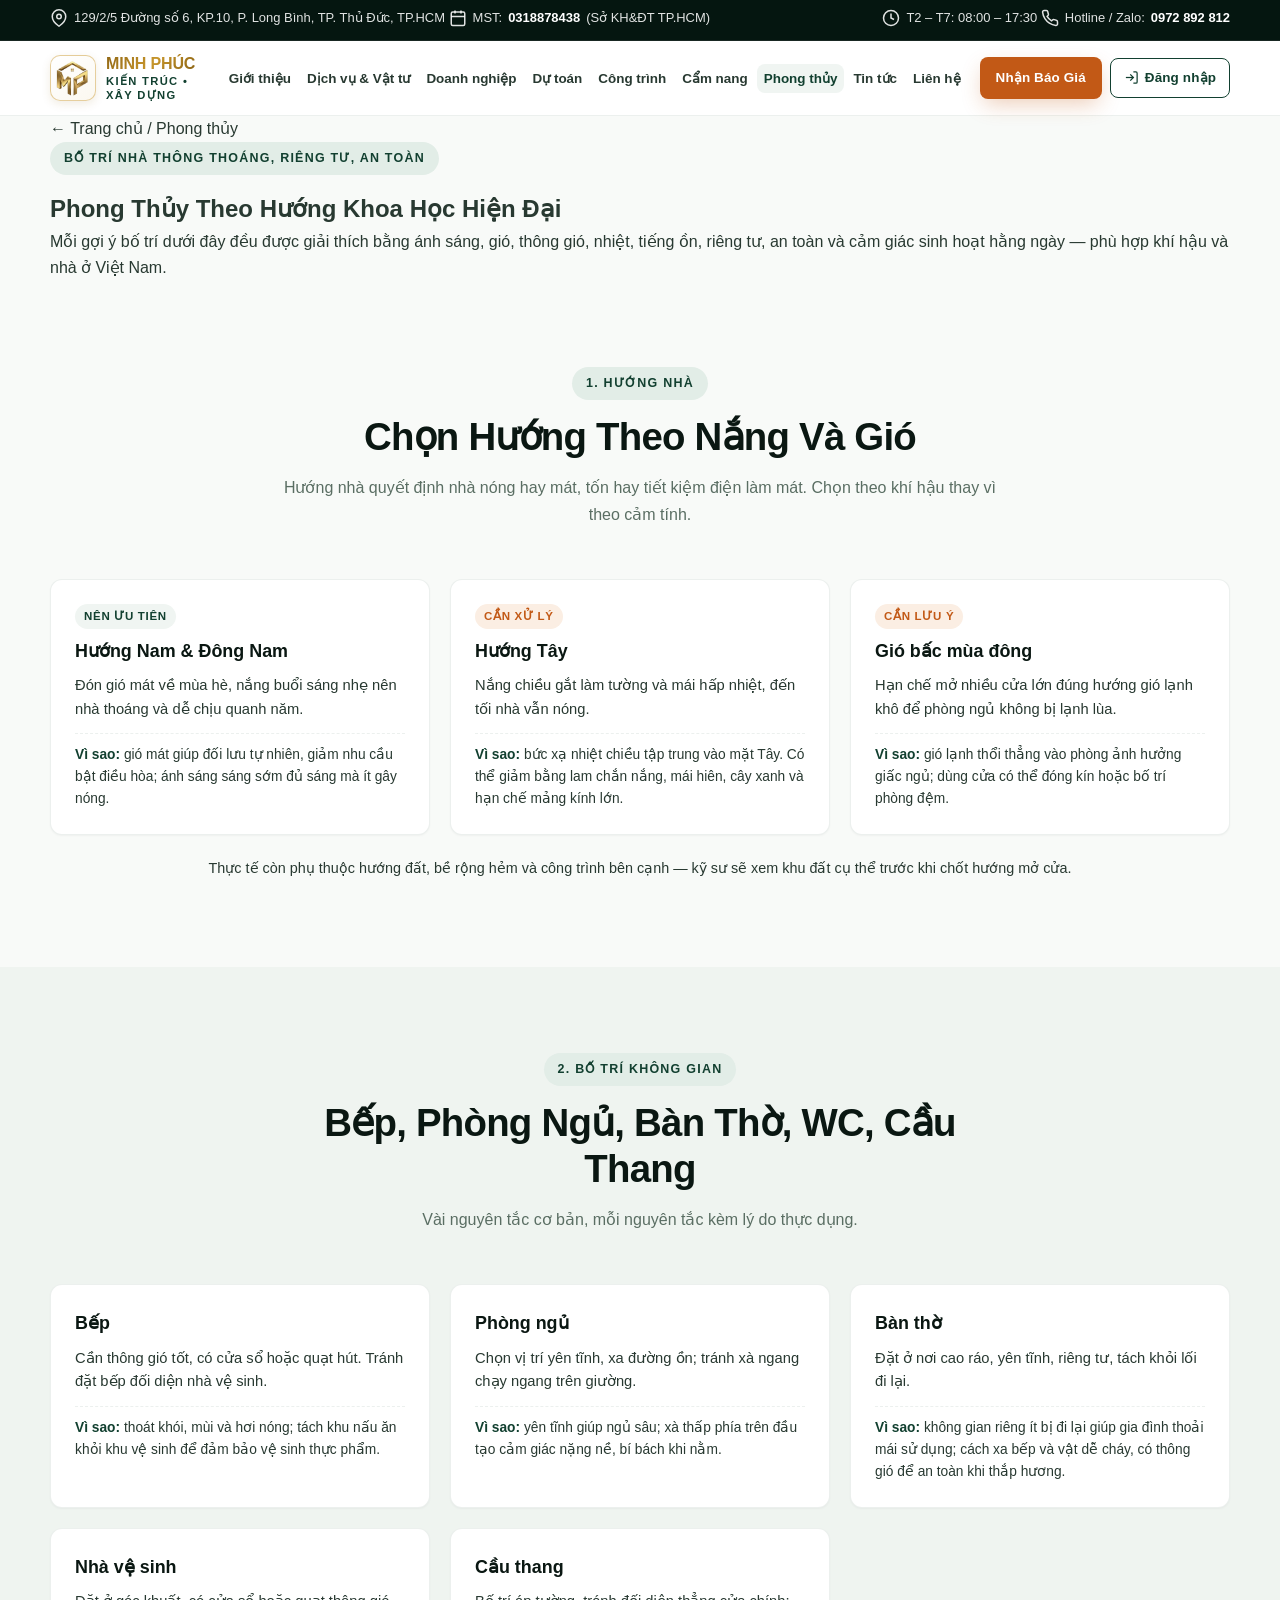
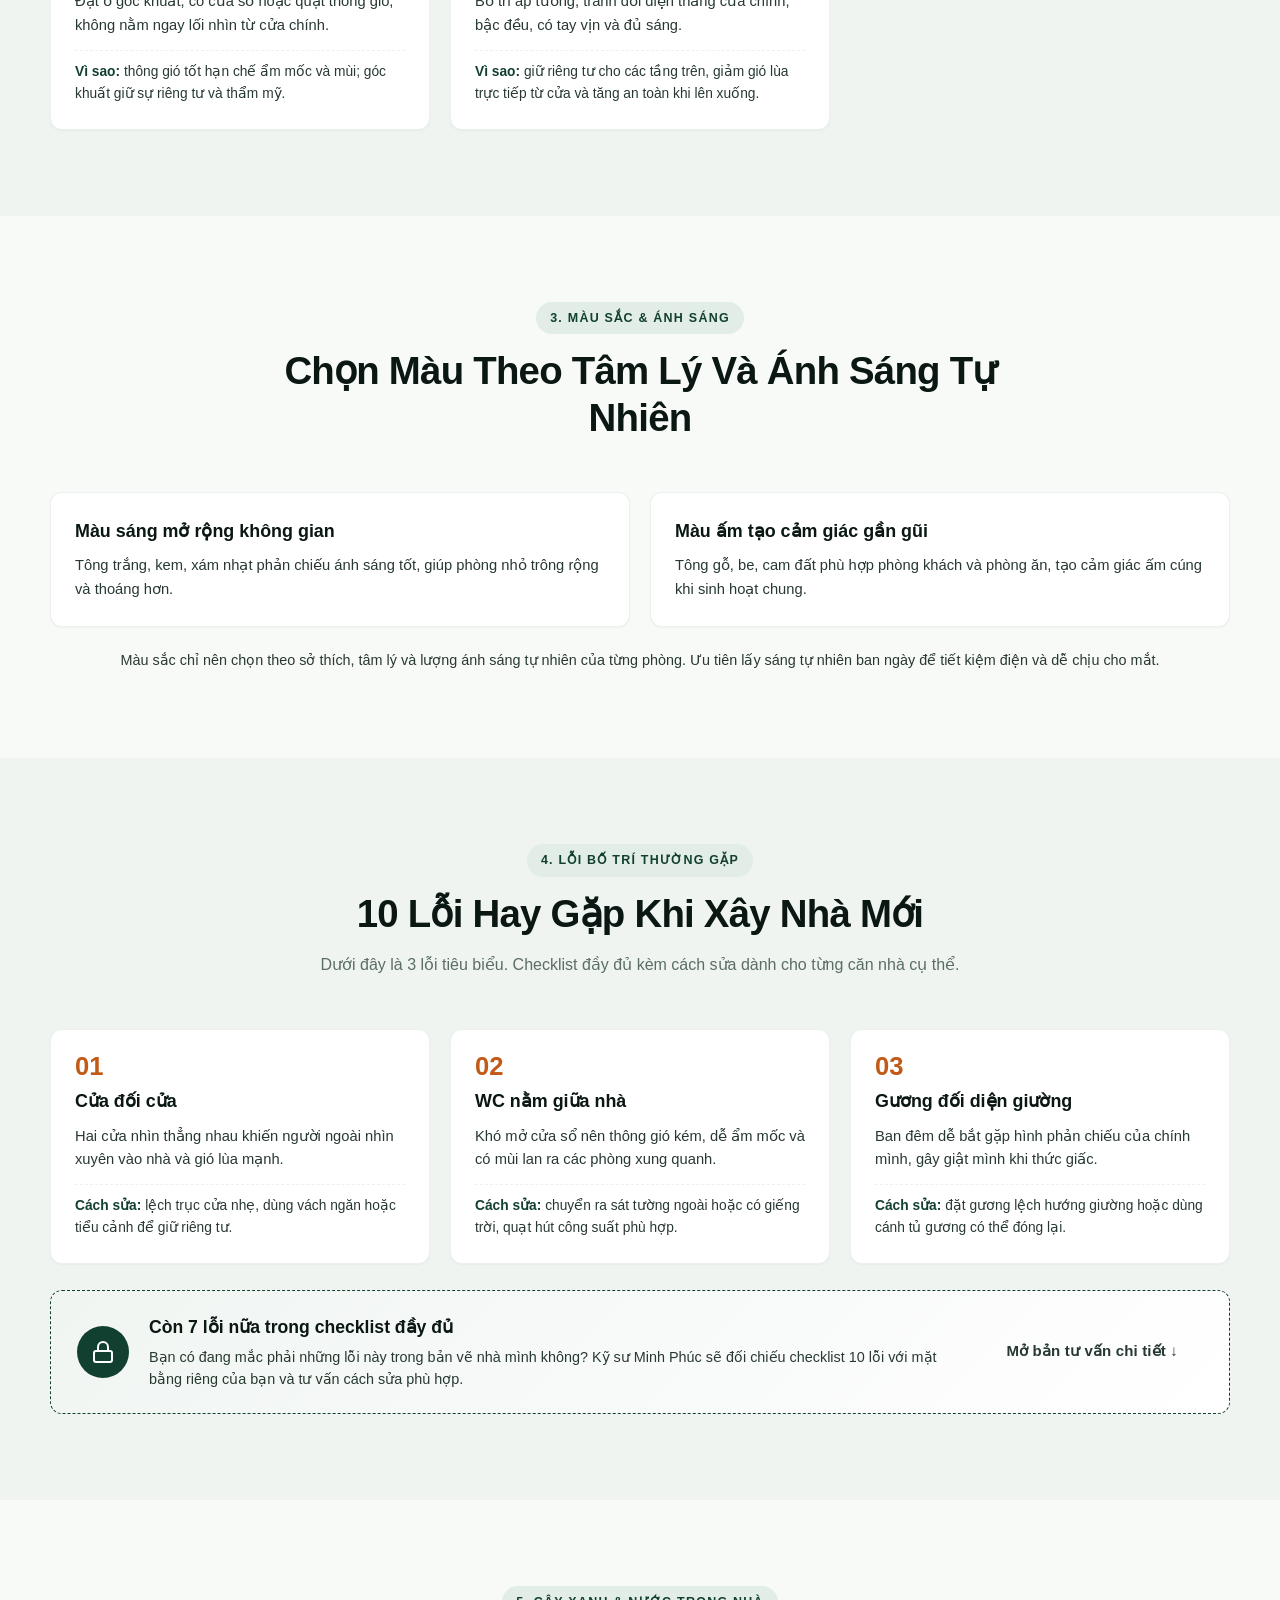
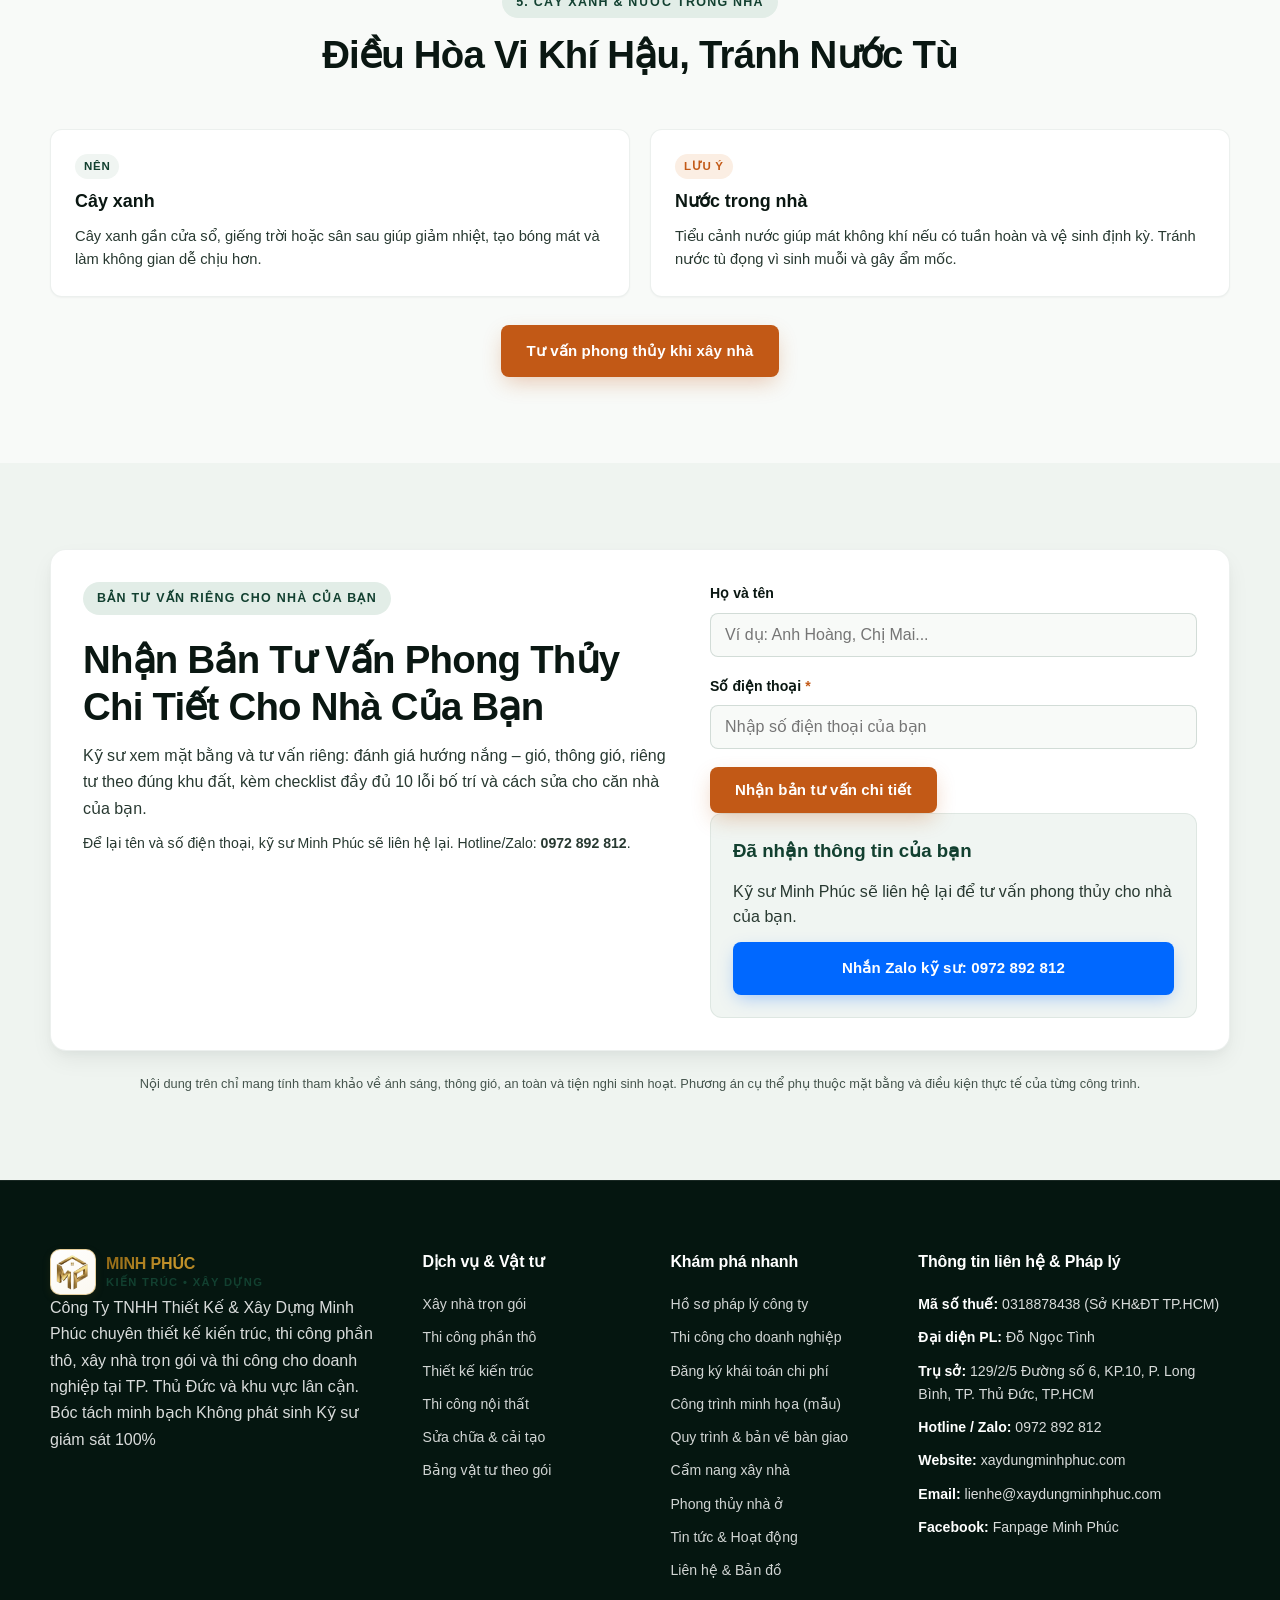
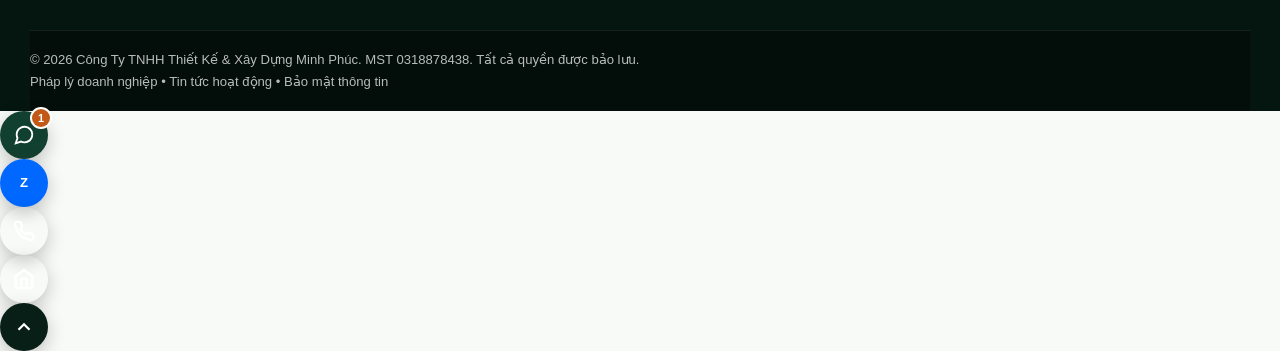
==== phong-thuy.html @ 8a5f92f1 "Deploy Web-Pro phong-thuy.html" ====
<!DOCTYPE html>
<html lang="vi">
<head>
  <meta charset="UTF-8" />
  <meta name="viewport" content="width=device-width, initial-scale=1.0" />
  <meta http-equiv="X-UA-Compatible" content="IE=edge" />

  <title>Phong Thủy Nhà Ở Theo Hướng Khoa Học: Hướng Nhà, Bố Trí, Ánh Sáng | Xây Dựng Minh Phúc</title>
  <meta
    name="description"
    content="Phong thủy nhà ở theo hướng khoa học hiện đại: chọn hướng nhà theo nắng gió, bố trí bếp, phòng ngủ, bàn thờ, WC, cầu thang thông thoáng, riêng tư, an toàn. Kỹ sư Minh Phúc tư vấn riêng cho từng căn nhà."
  />
  <meta name="keywords" content="phong thủy nhà ở, hướng nhà hợp khí hậu, bố trí bếp phòng ngủ, thiết kế nhà thông thoáng, tư vấn xây nhà TP Thủ Đức, xây dựng minh phúc" />
  <meta name="author" content="Công Ty TNHH Thiết Kế & Xây Dựng Minh Phúc" />
  <meta name="robots" content="index, follow" />
  <link rel="canonical" href="https://covipga-hash.github.io/minhphuc-pro/phong-thuy.html" />

  <!-- Open Graph -->
  <meta property="og:type" content="website" />
  <meta property="og:locale" content="vi_VN" />
  <meta property="og:site_name" content="Xây Dựng Minh Phúc" />
  <meta property="og:title" content="Phong Thủy Nhà Ở Theo Hướng Khoa Học: Hướng Nhà, Bố Trí, Ánh Sáng | Xây Dựng Minh Phúc" />
  <meta
    property="og:description"
    content="Phong thủy nhà ở theo hướng khoa học hiện đại: chọn hướng nhà theo nắng gió, bố trí bếp, phòng ngủ, bàn thờ, WC, cầu thang thông thoáng, riêng tư, an toàn. Kỹ sư Minh Phúc tư vấn riêng cho từng căn nhà."
  />
  <meta property="og:image" content="https://images.unsplash.com/photo-1541888946425-d0fbb18086f6?auto=format&fit=crop&w=1200&q=80" />
  <meta property="og:url" content="https://covipga-hash.github.io/minhphuc-pro/phong-thuy.html" />

  <!-- Google Fonts: Inter & Playfair Display -->
  <link rel="preconnect" href="https://fonts.googleapis.com" />
  <link rel="preconnect" href="https://fonts.gstatic.com" crossorigin />
  <link
    href="https://fonts.googleapis.com/css2?family=Inter:wght@400;500;600;700;800&family=Playfair+Display:ital,wght@0,600;0,700;0,800;1,600&display=swap"
    rel="stylesheet"
  />

  <link rel="stylesheet" href="styles.css" />
</head>
<body class="news-page phong-thuy-page">

  <!-- =====================================================================
       1. TOPBAR DOANH NGHIỆP
       ===================================================================== -->
  <aside class="topbar" aria-label="Thông tin liên hệ nhanh">
    <div class="container topbar-inner">
      <div class="topbar-group">
        <span class="topbar-item">
          <svg class="icon-sm" viewBox="0 0 24 24" fill="none" stroke="currentColor" stroke-width="2"><path d="M21 10c0 7-9 13-9 13s-9-6-9-13a9 9 0 0 1 18 0z"></path><circle cx="12" cy="10" r="3"></circle></svg>
          129/2/5 Đường số 6, KP.10, P. Long Bình, TP. Thủ Đức, TP.HCM
        </span>
        <span class="topbar-item">
          <svg class="icon-sm" viewBox="0 0 24 24" fill="none" stroke="currentColor" stroke-width="2"><rect x="3" y="4" width="18" height="18" rx="2" ry="2"></rect><line x1="16" y1="2" x2="16" y2="6"></line><line x1="8" y1="2" x2="8" y2="6"></line><line x1="3" y1="10" x2="21" y2="10"></line></svg>
          MST: <strong>0318878438</strong> (Sở KH&amp;ĐT TP.HCM)
        </span>
      </div>
      <div class="topbar-group">
        <span class="topbar-item">
          <svg class="icon-sm" viewBox="0 0 24 24" fill="none" stroke="currentColor" stroke-width="2"><circle cx="12" cy="12" r="10"></circle><polyline points="12 6 12 12 16 14"></polyline></svg>
          T2 – T7: 08:00 – 17:30
        </span>
        <a href="tel:0972892812" class="topbar-item topbar-phone" title="Gọi Hotline Minh Phúc">
          <svg class="icon-sm" viewBox="0 0 24 24" fill="none" stroke="currentColor" stroke-width="2"><path d="M22 16.92v3a2 2 0 0 1-2.18 2 19.79 19.79 0 0 1-8.63-3.07 19.5 19.5 0 0 1-6-6 19.79 19.79 0 0 1-3.07-8.67A2 2 0 0 1 4.11 2h3a2 2 0 0 1 2 1.72 12.84 12.84 0 0 0 .7 2.81 2 2 0 0 1-.45 2.11L8.09 9.91a16 16 0 0 0 6 6l1.27-1.27a2 2 0 0 1 2.11-.45 12.84 12.84 0 0 0 2.81.7A2 2 0 0 1 22 16.92z"></path></svg>
          Hotline / Zalo: <strong>0972 892 812</strong>
        </a>
      </div>
    </div>
  </aside>

  <!-- =====================================================================
       2. HEADER CHÍNH & THANH ĐIỀU HƯỚNG
       ===================================================================== -->
  <header class="site-header" id="site-header">
    <div class="container header-inner">
      <a href="index.html" class="brand-logo" aria-label="Trang chủ Xây Dựng Minh Phúc">
        <div class="brand-icon-frame">
          <img src="assets/logo-mp.png" alt="Logo Công Ty TNHH Thiết Kế &amp; Xây Dựng Minh Phúc" class="brand-img" />
        </div>
        <div class="brand-text">
          <span class="brand-name">MINH PHÚC</span>
          <span class="brand-sub">KIẾN TRÚC &bull; XÂY DỰNG</span>
        </div>
      </a>

      <nav class="main-nav" id="main-nav" aria-label="Điều hướng chính">
        <ul class="nav-links">
          <li><a href="index.html#gioi-thieu">Giới thiệu</a></li>
          <li><a href="index.html#dich-vu">Dịch vụ &amp; Vật tư</a></li>
          <li><a href="index.html#doanh-nghiep">Doanh nghiệp</a></li>
          <li><a href="index.html#du-toan">Dự toán</a></li>
          <li><a href="index.html#cong-trinh">Công trình</a></li>
          <li><a href="index.html#cam-nang">Cẩm nang</a></li>
          <li><a href="phong-thuy.html" class="active">Phong thủy</a></li>
          <li><a href="tin-tuc.html">Tin tức</a></li>
          <li><a href="index.html#lien-he">Liên hệ</a></li>
        </ul>
      </nav>

      <div class="header-actions">
        <a href="index.html#du-toan" class="btn btn-primary header-cta">
          Nhận Báo Giá
        </a>

        <a href="quan-tri.html" class="btn header-login-btn" id="header-auth-btn" aria-label="Đăng nhập quản trị">
          <svg class="icon-xs" viewBox="0 0 24 24" fill="none" stroke="currentColor" stroke-width="2" aria-hidden="true">
            <path d="M15 3h4a2 2 0 0 1 2 2v14a2 2 0 0 1-2 2h-4"></path>
            <polyline points="10 17 15 12 10 7"></polyline>
            <line x1="15" y1="12" x2="3" y2="12"></line>
          </svg>
          <span class="header-login-text">Đăng nhập</span>
        </a>

        <button
          class="menu-toggle"
          id="menu-toggle"
          type="button"
          aria-label="Mở menu điều hướng"
          aria-expanded="false"
          aria-controls="main-nav"
        >
          <span class="hamburger-bar"></span>
          <span class="hamburger-bar"></span>
          <span class="hamburger-bar"></span>
        </button>
      </div>
    </div>
  </header>

  <main>
    <!-- HERO -->
    <section class="news-hero-section">
      <div class="container">
        <div class="news-breadcrumb">
          <a href="index.html">&larr; Trang chủ</a>
          <span class="breadcrumb-separator">/</span>
          <span class="breadcrumb-current">Phong thủy</span>
        </div>
        <div class="news-hero-content">
          <span class="section-eyebrow">Bố trí nhà thông thoáng, riêng tư, an toàn</span>
          <h1 class="news-hero-title">Phong Thủy Theo Hướng Khoa Học Hiện Đại</h1>
          <p class="news-hero-subtitle">
            Mỗi gợi ý bố trí dưới đây đều được giải thích bằng ánh sáng, gió, thông gió, nhiệt, tiếng ồn, riêng tư, an toàn và cảm giác sinh hoạt hằng ngày — phù hợp khí hậu và nhà ở Việt Nam.
          </p>
        </div>
      </div>
    </section>

    <!-- HƯỚNG NHÀ -->
    <section class="section section-light" id="huong-nha">
      <div class="container">
        <div class="section-header">
          <span class="section-eyebrow">1. Hướng nhà</span>
          <h2 class="section-title">Chọn Hướng Theo Nắng Và Gió</h2>
          <p class="section-subtitle">
            Hướng nhà quyết định nhà nóng hay mát, tốn hay tiết kiệm điện làm mát. Chọn theo khí hậu thay vì theo cảm tính.
          </p>
        </div>
        <div class="pt-grid pt-grid-3">
          <article class="pt-card">
            <span class="pt-tag">Nên ưu tiên</span>
            <h3>Hướng Nam &amp; Đông Nam</h3>
            <p>Đón gió mát về mùa hè, nắng buổi sáng nhẹ nên nhà thoáng và dễ chịu quanh năm.</p>
            <p class="pt-why"><strong>Vì sao:</strong> gió mát giúp đối lưu tự nhiên, giảm nhu cầu bật điều hòa; ánh sáng sáng sớm đủ sáng mà ít gây nóng.</p>
          </article>
          <article class="pt-card">
            <span class="pt-tag pt-tag-warn">Cần xử lý</span>
            <h3>Hướng Tây</h3>
            <p>Nắng chiều gắt làm tường và mái hấp nhiệt, đến tối nhà vẫn nóng.</p>
            <p class="pt-why"><strong>Vì sao:</strong> bức xạ nhiệt chiều tập trung vào mặt Tây. Có thể giảm bằng lam chắn nắng, mái hiên, cây xanh và hạn chế mảng kính lớn.</p>
          </article>
          <article class="pt-card">
            <span class="pt-tag pt-tag-warn">Cần lưu ý</span>
            <h3>Gió bấc mùa đông</h3>
            <p>Hạn chế mở nhiều cửa lớn đúng hướng gió lạnh khô để phòng ngủ không bị lạnh lùa.</p>
            <p class="pt-why"><strong>Vì sao:</strong> gió lạnh thổi thẳng vào phòng ảnh hưởng giấc ngủ; dùng cửa có thể đóng kín hoặc bố trí phòng đệm.</p>
          </article>
        </div>
        <p class="pt-note">Thực tế còn phụ thuộc hướng đất, bề rộng hẻm và công trình bên cạnh — kỹ sư sẽ xem khu đất cụ thể trước khi chốt hướng mở cửa.</p>
      </div>
    </section>

    <!-- BỐ TRÍ KHÔNG GIAN -->
    <section class="section section-alt" id="bo-tri">
      <div class="container">
        <div class="section-header">
          <span class="section-eyebrow">2. Bố trí không gian</span>
          <h2 class="section-title">Bếp, Phòng Ngủ, Bàn Thờ, WC, Cầu Thang</h2>
          <p class="section-subtitle">Vài nguyên tắc cơ bản, mỗi nguyên tắc kèm lý do thực dụng.</p>
        </div>
        <div class="pt-grid pt-grid-3">
          <article class="pt-card">
            <h3>Bếp</h3>
            <p>Cần thông gió tốt, có cửa sổ hoặc quạt hút. Tránh đặt bếp đối diện nhà vệ sinh.</p>
            <p class="pt-why"><strong>Vì sao:</strong> thoát khói, mùi và hơi nóng; tách khu nấu ăn khỏi khu vệ sinh để đảm bảo vệ sinh thực phẩm.</p>
          </article>
          <article class="pt-card">
            <h3>Phòng ngủ</h3>
            <p>Chọn vị trí yên tĩnh, xa đường ồn; tránh xà ngang chạy ngang trên giường.</p>
            <p class="pt-why"><strong>Vì sao:</strong> yên tĩnh giúp ngủ sâu; xà thấp phía trên đầu tạo cảm giác nặng nề, bí bách khi nằm.</p>
          </article>
          <article class="pt-card">
            <h3>Bàn thờ</h3>
            <p>Đặt ở nơi cao ráo, yên tĩnh, riêng tư, tách khỏi lối đi lại.</p>
            <p class="pt-why"><strong>Vì sao:</strong> không gian riêng ít bị đi lại giúp gia đình thoải mái sử dụng; cách xa bếp và vật dễ cháy, có thông gió để an toàn khi thắp hương.</p>
          </article>
          <article class="pt-card">
            <h3>Nhà vệ sinh</h3>
            <p>Đặt ở góc khuất, có cửa sổ hoặc quạt thông gió, không nằm ngay lối nhìn từ cửa chính.</p>
            <p class="pt-why"><strong>Vì sao:</strong> thông gió tốt hạn chế ẩm mốc và mùi; góc khuất giữ sự riêng tư và thẩm mỹ.</p>
          </article>
          <article class="pt-card">
            <h3>Cầu thang</h3>
            <p>Bố trí áp tường, tránh đối diện thẳng cửa chính; bậc đều, có tay vịn và đủ sáng.</p>
            <p class="pt-why"><strong>Vì sao:</strong> giữ riêng tư cho các tầng trên, giảm gió lùa trực tiếp từ cửa và tăng an toàn khi lên xuống.</p>
          </article>
        </div>
      </div>
    </section>

    <!-- MÀU SẮC & ÁNH SÁNG -->
    <section class="section section-light" id="mau-sac-anh-sang">
      <div class="container">
        <div class="section-header">
          <span class="section-eyebrow">3. Màu sắc &amp; ánh sáng</span>
          <h2 class="section-title">Chọn Màu Theo Tâm Lý Và Ánh Sáng Tự Nhiên</h2>
        </div>
        <div class="pt-grid pt-grid-2">
          <article class="pt-card">
            <h3>Màu sáng mở rộng không gian</h3>
            <p>Tông trắng, kem, xám nhạt phản chiếu ánh sáng tốt, giúp phòng nhỏ trông rộng và thoáng hơn.</p>
          </article>
          <article class="pt-card">
            <h3>Màu ấm tạo cảm giác gần gũi</h3>
            <p>Tông gỗ, be, cam đất phù hợp phòng khách và phòng ăn, tạo cảm giác ấm cúng khi sinh hoạt chung.</p>
          </article>
        </div>
        <p class="pt-note">Màu sắc chỉ nên chọn theo sở thích, tâm lý và lượng ánh sáng tự nhiên của từng phòng. Ưu tiên lấy sáng tự nhiên ban ngày để tiết kiệm điện và dễ chịu cho mắt.</p>
      </div>
    </section>

    <!-- LỖI THƯỜNG GẶP -->
    <section class="section section-alt" id="loi-thuong-gap">
      <div class="container">
        <div class="section-header">
          <span class="section-eyebrow">4. Lỗi bố trí thường gặp</span>
          <h2 class="section-title">10 Lỗi Hay Gặp Khi Xây Nhà Mới</h2>
          <p class="section-subtitle">Dưới đây là 3 lỗi tiêu biểu. Checklist đầy đủ kèm cách sửa dành cho từng căn nhà cụ thể.</p>
        </div>
        <div class="pt-grid pt-grid-3">
          <article class="pt-card pt-card-num">
            <span class="pt-num">01</span>
            <h3>Cửa đối cửa</h3>
            <p>Hai cửa nhìn thẳng nhau khiến người ngoài nhìn xuyên vào nhà và gió lùa mạnh.</p>
            <p class="pt-why"><strong>Cách sửa:</strong> lệch trục cửa nhẹ, dùng vách ngăn hoặc tiểu cảnh để giữ riêng tư.</p>
          </article>
          <article class="pt-card pt-card-num">
            <span class="pt-num">02</span>
            <h3>WC nằm giữa nhà</h3>
            <p>Khó mở cửa sổ nên thông gió kém, dễ ẩm mốc và có mùi lan ra các phòng xung quanh.</p>
            <p class="pt-why"><strong>Cách sửa:</strong> chuyển ra sát tường ngoài hoặc có giếng trời, quạt hút công suất phù hợp.</p>
          </article>
          <article class="pt-card pt-card-num">
            <span class="pt-num">03</span>
            <h3>Gương đối diện giường</h3>
            <p>Ban đêm dễ bắt gặp hình phản chiếu của chính mình, gây giật mình khi thức giấc.</p>
            <p class="pt-why"><strong>Cách sửa:</strong> đặt gương lệch hướng giường hoặc dùng cánh tủ gương có thể đóng lại.</p>
          </article>
        </div>

        <div class="pt-locked" aria-label="Phần chi tiết dành riêng cho khách để lại thông tin">
          <div class="pt-locked-icon" aria-hidden="true">
            <svg viewBox="0 0 24 24" fill="none" stroke="currentColor" stroke-width="2"><rect x="3" y="11" width="18" height="11" rx="2" ry="2"></rect><path d="M7 11V7a5 5 0 0 1 10 0v4"></path></svg>
          </div>
          <div class="pt-locked-text">
            <h3>Còn 7 lỗi nữa trong checklist đầy đủ</h3>
            <p>Bạn có đang mắc phải những lỗi này trong bản vẽ nhà mình không? Kỹ sư Minh Phúc sẽ đối chiếu checklist 10 lỗi với mặt bằng riêng của bạn và tư vấn cách sửa phù hợp.</p>
          </div>
          <a href="#nhan-tu-van" class="btn btn-outline pt-locked-btn">Mở bản tư vấn chi tiết &darr;</a>
        </div>
      </div>
    </section>

    <!-- CÂY XANH & NƯỚC -->
    <section class="section section-light" id="cay-xanh-nuoc">
      <div class="container">
        <div class="section-header">
          <span class="section-eyebrow">5. Cây xanh &amp; nước trong nhà</span>
          <h2 class="section-title">Điều Hòa Vi Khí Hậu, Tránh Nước Tù</h2>
        </div>
        <div class="pt-grid pt-grid-2">
          <article class="pt-card">
            <span class="pt-tag">Nên</span>
            <h3>Cây xanh</h3>
            <p>Cây xanh gần cửa sổ, giếng trời hoặc sân sau giúp giảm nhiệt, tạo bóng mát và làm không gian dễ chịu hơn.</p>
          </article>
          <article class="pt-card">
            <span class="pt-tag pt-tag-warn">Lưu ý</span>
            <h3>Nước trong nhà</h3>
            <p>Tiểu cảnh nước giúp mát không khí nếu có tuần hoàn và vệ sinh định kỳ. Tránh nước tù đọng vì sinh muỗi và gây ẩm mốc.</p>
          </article>
        </div>
        <div class="pt-cta-row">
          <a href="#nhan-tu-van" class="btn btn-primary btn-lg">Tư vấn phong thủy khi xây nhà</a>
        </div>
      </div>
    </section>

    <!-- NHẬN BẢN TƯ VẤN CHI TIẾT (LEAD) -->
    <section class="section section-alt" id="nhan-tu-van">
      <div class="container">
        <div class="pt-lead-card">
          <div class="pt-lead-intro">
            <span class="section-eyebrow">Bản tư vấn riêng cho nhà của bạn</span>
            <h2 class="section-title">Nhận Bản Tư Vấn Phong Thủy Chi Tiết Cho Nhà Của Bạn</h2>
            <p>
              Kỹ sư xem mặt bằng và tư vấn riêng: đánh giá hướng nắng – gió, thông gió, riêng tư theo đúng khu đất, kèm checklist đầy đủ 10 lỗi bố trí và cách sửa cho căn nhà của bạn.
            </p>
            <p class="pt-note-small">Để lại tên và số điện thoại, kỹ sư Minh Phúc sẽ liên hệ lại. Hotline/Zalo: <a href="tel:0972892812"><strong>0972 892 812</strong></a>.</p>
          </div>

          <div class="pt-lead-form-wrap">
            <form id="pt-lead-form" autocomplete="on" novalidate>
              <div class="form-group">
                <label for="pt-name">Họ và tên</label>
                <input type="text" id="pt-name" name="name" autocomplete="name" placeholder="Ví dụ: Anh Hoàng, Chị Mai..." />
              </div>
              <div class="form-group">
                <label for="pt-phone">Số điện thoại <span class="required-mark">*</span></label>
                <input type="tel" id="pt-phone" name="tel" autocomplete="tel" inputmode="tel" placeholder="Nhập số điện thoại của bạn" required />
              </div>
              <button type="submit" class="btn btn-primary btn-block" id="pt-submit">Nhận bản tư vấn chi tiết</button>
              <div class="form-feedback" id="pt-feedback" role="status" aria-live="polite" hidden></div>
            </form>

            <div class="pt-success" id="pt-success" hidden>
              <h3>Đã nhận thông tin của bạn</h3>
              <p id="pt-success-text">Kỹ sư Minh Phúc sẽ liên hệ lại để tư vấn phong thủy cho nhà của bạn.</p>
              <a href="https://zalo.me/0972892812" target="_blank" rel="noopener noreferrer" class="btn btn-zalo-solid">Nhắn Zalo kỹ sư: 0972 892 812</a>
            </div>
          </div>
        </div>
        <p class="pt-note pt-disclaimer">Nội dung trên chỉ mang tính tham khảo về ánh sáng, thông gió, an toàn và tiện nghi sinh hoạt. Phương án cụ thể phụ thuộc mặt bằng và điều kiện thực tế của từng công trình.</p>
      </div>
    </section>
  </main>

  <!-- =====================================================================
       FOOTER CHUẨN DOANH NGHIỆP
       ===================================================================== -->
  <footer class="site-footer" id="site-footer">
    <div class="container footer-grid">
      <div class="footer-col footer-col-brand">
        <a href="index.html" class="brand-logo footer-logo" aria-label="Về trang chủ">
          <div class="brand-icon-frame">
            <img src="assets/logo-mp.png" alt="Logo Minh Phúc" class="brand-img" />
          </div>
          <div class="brand-text">
            <span class="brand-name">MINH PHÚC</span>
            <span class="brand-sub">KIẾN TRÚC &bull; XÂY DỰNG</span>
          </div>
        </a>
        <p class="footer-bio">
          Công Ty TNHH Thiết Kế &amp; Xây Dựng Minh Phúc chuyên thiết kế kiến trúc, thi công phần thô, xây nhà trọn gói và thi công cho doanh nghiệp tại TP. Thủ Đức và khu vực lân cận.
        </p>
        <div class="footer-badges">
          <span class="footer-badge">Bóc tách minh bạch</span>
          <span class="footer-badge">Không phát sinh</span>
          <span class="footer-badge">Kỹ sư giám sát 100%</span>
        </div>
      </div>

      <div class="footer-col">
        <h3 class="footer-heading">Dịch vụ &amp; Vật tư</h3>
        <ul class="footer-links">
          <li><a href="index.html#dich-vu">Xây nhà trọn gói</a></li>
          <li><a href="index.html#dich-vu">Thi công phần thô</a></li>
          <li><a href="index.html#dich-vu">Thiết kế kiến trúc</a></li>
          <li><a href="index.html#dich-vu">Thi công nội thất</a></li>
          <li><a href="index.html#dich-vu">Sửa chữa &amp; cải tạo</a></li>
          <li><a href="index.html#vat-tu">Bảng vật tư theo gói</a></li>
        </ul>
      </div>

      <div class="footer-col">
        <h3 class="footer-heading">Khám phá nhanh</h3>
        <ul class="footer-links">
          <li><a href="index.html#gioi-thieu">Hồ sơ pháp lý công ty</a></li>
          <li><a href="index.html#doanh-nghiep">Thi công cho doanh nghiệp</a></li>
          <li><a href="index.html#du-toan">Đăng ký khái toán chi phí</a></li>
          <li><a href="index.html#cong-trinh">Công trình minh họa (mẫu)</a></li>
          <li><a href="index.html#quy-trinh">Quy trình &amp; bản vẽ bàn giao</a></li>
          <li><a href="index.html#cam-nang">Cẩm nang xây nhà</a></li>
          <li><a href="phong-thuy.html">Phong thủy nhà ở</a></li>
          <li><a href="tin-tuc.html">Tin tức &amp; Hoạt động</a></li>
          <li><a href="index.html#lien-he">Liên hệ &amp; Bản đồ</a></li>
        </ul>
      </div>

      <div class="footer-col">
        <h3 class="footer-heading">Thông tin liên hệ &amp; Pháp lý</h3>
        <ul class="footer-contact-list">
          <li><strong>Mã số thuế:</strong> <span>0318878438 (Sở KH&amp;ĐT TP.HCM)</span></li>
          <li><strong>Đại diện PL:</strong> <span>Đỗ Ngọc Tình</span></li>
          <li><strong>Trụ sở:</strong> <span>129/2/5 Đường số 6, KP.10, P. Long Bình, TP. Thủ Đức, TP.HCM</span></li>
          <li><strong>Hotline / Zalo:</strong> <a href="tel:0972892812">0972 892 812</a></li>
          <li><strong>Website:</strong> <a href="https://xaydungminhphuc.com" target="_blank" rel="noopener noreferrer">xaydungminhphuc.com</a></li>
          <li><strong>Email:</strong> <a href="mailto:lienhe@xaydungminhphuc.com">lienhe@xaydungminhphuc.com</a></li>
          <li><strong>Facebook:</strong> <a href="https://www.facebook.com/profile.php?id=61589156226446" target="_blank" rel="noopener noreferrer">Fanpage Minh Phúc</a></li>
        </ul>
      </div>
    </div>

    <div class="container footer-bottom">
      <p class="copyright">
        &copy; 2026 Công Ty TNHH Thiết Kế &amp; Xây Dựng Minh Phúc. MST 0318878438. Tất cả quyền được bảo lưu.
      </p>
      <div class="footer-bottom-links">
        <a href="index.html#gioi-thieu">Pháp lý doanh nghiệp</a>
        <span class="sep">&bull;</span>
        <a href="tin-tuc.html">Tin tức hoạt động</a>
        <span class="sep">&bull;</span>
        <a href="index.html#lien-he">Bảo mật thông tin</a>
      </div>
    </div>
  </footer>

  <!-- =====================================================================
       FLOATING ACTIONS DOCK (ZALO, HOTLINE, VỀ TRANG CHỦ, LÊN ĐẦU TRANG)
       ===================================================================== -->
  <aside class="floating-dock" aria-label="Tiện ích liên hệ nhanh">
    <a
      href="https://zalo.me/0972892812"
      target="_blank"
      rel="noopener noreferrer"
      class="fab-btn fab-zalo"
      aria-label="Nhắn Zalo với kỹ sư Minh Phúc"
    >
      <span class="fab-badge-icon">Z</span>
      <span class="fab-tooltip">Zalo: 0972 892 812</span>
    </a>

    <a
      href="tel:0972892812"
      class="fab-btn fab-phone"
      aria-label="Gọi hotline Minh Phúc 0972892812"
    >
      <svg viewBox="0 0 24 24" fill="none" stroke="currentColor" stroke-width="2.5"><path d="M22 16.92v3a2 2 0 0 1-2.18 2 19.79 19.79 0 0 1-8.63-3.07 19.5 19.5 0 0 1-6-6 19.79 19.79 0 0 1-3.07-8.67A2 2 0 0 1 4.11 2h3a2 2 0 0 1 2 1.72 12.84 12.84 0 0 0 .7 2.81 2 2 0 0 1-.45 2.11L8.09 9.91a16 16 0 0 0 6 6l1.27-1.27a2 2 0 0 1 2.11-.45 12.84 12.84 0 0 0 2.81.7A2 2 0 0 1 22 16.92z"></path></svg>
      <span class="fab-tooltip">Gọi ngay</span>
    </a>

    <a
      href="index.html"
      class="fab-btn fab-calc"
      aria-label="Về trang chủ"
    >
      <svg viewBox="0 0 24 24" fill="none" stroke="currentColor" stroke-width="2.5"><path d="M3 9l9-7 9 7v11a2 2 0 0 1-2 2H5a2 2 0 0 1-2-2z"></path><polyline points="9 22 9 12 15 12 15 22"></polyline></svg>
      <span class="fab-tooltip">Trang chủ</span>
    </a>

    <button
      type="button"
      class="fab-btn fab-top"
      id="back-to-top"
      aria-label="Cuộn lên đầu trang"
    >
      <svg viewBox="0 0 24 24" fill="none" stroke="currentColor" stroke-width="2.5"><polyline points="18 15 12 9 6 15"></polyline></svg>
      <span class="fab-tooltip">Lên đầu trang</span>
    </button>
  </aside>

  <!-- Scripts -->
  <script src="news-data.js"></script>
  <script src="news.js"></script>
  <script src="phong-thuy.js"></script>
  <script src="chat-widget.js"></script>
</body>
</html>
---- styles.css ----
/* ==========================================================================
   WEBSITE DOANH NGHIỆP — CÔNG TY TNHH THIẾT KẾ & XÂY DỰNG MINH PHÚC (WEB-PRO)
   Phiên bản nâng cấp giao diện chuẩn Kiến Trúc & Tổng Thầu Doanh Nghiệp 2026
   Bản sắc: Tông Xanh Đêm Kiến Trúc (Architectural Deep Green) chủ đạo
   Pure CSS — Zero External Frameworks
   ========================================================================== */

:root {
  /* ========================================================================
     1. BẢNG MÀU CHUẨN DOANH NGHIỆP KIẾN TRÚC (UNIFIED ENTERPRISE PALETTE)
     ======================================================================== */
  /* Màu chính (Primary Corporate Green - Xanh rừng đêm kiến trúc uy nghiêm, sang trọng) */
  --primary-950: #051610;
  --primary-900: #071f16; /* Nền hero, footer, dark surface */
  --primary-850: #0b291e;
  --primary-800: #0e3427; /* Khối điểm nhấn nền tối */
  --primary-700: #124030; /* Màu thương hiệu chủ đạo toàn trang */
  --primary-600: #185541; /* Nút phụ, tab active, trạng thái hover */
  --primary-500: #216d54; /* Tương tác sáng */
  --primary-200: #cbe0d6;
  --primary-100: #e2ede7; /* Nền chip / pill / badge xanh nhạt */
  --primary-50:  #f0f5f2; /* Nền siêu nhẹ, input focus tint */

  /* Màu nhấn (Architectural Terracotta Copper / Amber - Cam đồng gốm kiến trúc)
     Phối màu sang trọng, ấm cúng, tương phản chuẩn WCAG AA/AAA, không chói gắt */
  --accent-700: #8f3a09;
  --accent-600: #a7480e; /* Hover nút nhấn */
  --accent-500: #c25916; /* Màu nút bấm kêu gọi hành động (CTA) chủ đạo */
  --accent-400: #dc722b;
  --accent-100: #faeae0; /* Nền chip / tag nhấn */
  --accent-50:  #fdf5f0;
  --accent-hero: #f4ab70; /* Chữ nhấn & icon vàng hổ phách trên nền tối hero */
  --accent-glow: rgba(194, 89, 22, 0.28);

  /* Màu vàng kim loại thương hiệu (Brand Metallic Gold - đồng bộ Logo MP) */
  --gold-brand-start: #8e6514;
  --gold-brand-mid: #c7962c;
  --gold-brand-end: #77520b;
  --gold-gradient: linear-gradient(135deg, var(--gold-brand-start) 0%, var(--gold-brand-mid) 45%, var(--gold-brand-end) 100%);
  --gold-light-gradient: linear-gradient(135deg, #fff3c9 0%, #e9c364 45%, #f9d885 100%);

  /* Màu nền (Surfaces & Canvas) */
  --bg-canvas: #f8faf8; /* Nền trang tổng thể ngà nhạt ấm áp */
  --bg-surface: #ffffff; /* Nền thẻ, card, popup */
  --bg-subtle: #eff4f0; /* Nền xen kẽ các section-alt */
  --bg-elevated: #ffffff;
  --bg-dark: var(--primary-900); /* Nền các section tối */
  --bg-dark-card: rgba(14, 52, 39, 0.62); /* Thẻ kính mờ trên dark */

  /* Màu chữ (Typography Contrast - Đọc êm mắt, tương phản cao) */
  --text-heading: #0a1712; /* Đen xanh kiến trúc sâu, sắc sảo */
  --text-body: #283931; /* Xám than đậm dễ đọc, không mỏi mắt */
  --text-muted: #5a6e63; /* Ghi trung tính, không bị mờ nhạt */
  --text-subtle: #798d82;
  --text-light: #ffffff;
  --text-light-muted: rgba(255, 255, 255, 0.82);

  /* Đường viền chuẩn (Borders) */
  --border-subtle: rgba(18, 64, 48, 0.08);
  --border-medium: rgba(18, 64, 48, 0.16);
  --border-strong: rgba(18, 64, 48, 0.28);
  --border-dark: rgba(255, 255, 255, 0.14);
  --border-dark-strong: rgba(255, 255, 255, 0.24);

  /* Bóng đổ kiến trúc đa tầng (Layered Ambient Occlusion Shadows) */
  --shadow-xs: 0 1px 2px rgba(7, 31, 22, 0.04);
  --shadow-sm: 0 3px 8px -1px rgba(7, 31, 22, 0.06), 0 1px 3px -1px rgba(7, 31, 22, 0.03);
  --shadow-md: 0 10px 24px -4px rgba(7, 31, 22, 0.08), 0 4px 10px -2px rgba(7, 31, 22, 0.03);
  --shadow-lg: 0 20px 44px -8px rgba(7, 31, 22, 0.12), 0 8px 18px -4px rgba(7, 31, 22, 0.04);
  --shadow-accent: 0 8px 22px -4px rgba(194, 89, 22, 0.32);

  /* Bo góc chuẩn hóa kiến trúc (Refined Geometric Radii) */
  --radius-xs: 6px;
  --radius-sm: 8px;
  --radius-md: 12px;
  --radius-lg: 16px;
  --radius-xl: 22px;
  --radius-full: 9999px;

  /* Typography & Bố cục */
  --font-heading: 'Archivo', -apple-system, BlinkMacSystemFont, 'Segoe UI', Roboto, sans-serif;
  --font-body: 'Be Vietnam Pro', -apple-system, BlinkMacSystemFont, 'Segoe UI', Roboto, sans-serif;
  --container-max: 1220px;
  --transition-fast: 0.18s ease;
  --transition: 0.26s cubic-bezier(0.22, 1, 0.36, 1);

  /* ========================================================================
     ALIASED TOKENS (Tương thích 100% với các class và script sẵn có)
     ======================================================================== */
  --bg-main: var(--bg-canvas);
  --bg-alt: var(--bg-subtle);
  --bg-dark-soft: var(--primary-800);
  --brand-green: var(--primary-700);
  --brand-green-mid: var(--primary-600);
  --brand-copper: var(--accent-500);
  --brand-copper-hover: var(--accent-600);
  --brand-gold: var(--gold-brand-mid);
  --hero-accent: var(--accent-hero);
  --text-primary: var(--text-body);
  --text-secondary: var(--text-muted);
  --text-white: var(--text-light);
  --shadow-copper: var(--shadow-accent);
}

/* Reset & Cơ bản */
*,
*::before,
*::after {
  box-sizing: border-box;
  margin: 0;
  padding: 0;
}

html {
  scroll-behavior: smooth;
  font-size: 16px;
  overflow-x: hidden;
  width: 100%;
}

body {
  font-family: var(--font-body);
  background-color: var(--bg-canvas);
  color: var(--text-body);
  line-height: 1.65;
  -webkit-font-smoothing: antialiased;
  -moz-osx-font-smoothing: grayscale;
  overflow-x: hidden;
  width: 100%;
  max-width: 100vw;
}

img {
  display: block;
  max-width: 100%;
  height: auto;
}

a {
  color: inherit;
  text-decoration: none;
  transition: color var(--transition), opacity var(--transition);
}

button,
input,
select,
textarea {
  font-family: inherit;
  font-size: inherit;
}

ul {
  list-style: none;
}

.container {
  width: 100%;
  max-width: var(--container-max);
  margin: 0 auto;
  padding: 0 20px;
}

/* Kiểu chung cho Section */
.section {
  padding: 86px 0;
}

.section-light {
  background-color: var(--bg-canvas);
}

.section-alt {
  background-color: var(--bg-subtle);
}

.section-dark {
  background-color: var(--bg-dark);
  color: var(--text-light);
}

.section-header {
  max-width: 720px;
  margin: 0 auto 50px;
  text-align: center;
}

.section-header.align-left {
  margin-left: 0;
  margin-right: 0;
  text-align: left;
}

.section-eyebrow {
  display: inline-flex;
  align-items: center;
  gap: 8px;
  font-size: 0.78rem;
  font-weight: 700;
  text-transform: uppercase;
  letter-spacing: 0.1em;
  color: var(--primary-700);
  background-color: var(--primary-100);
  padding: 6px 14px;
  border-radius: var(--radius-full);
  margin-bottom: 14px;
}

.section-dark .section-eyebrow {
  color: var(--accent-hero);
  background-color: rgba(244, 171, 112, 0.15);
  border: 1px solid rgba(244, 171, 112, 0.28);
}

.section-title {
  font-family: var(--font-heading);
  font-size: clamp(1.75rem, 3vw, 2.45rem);
  font-weight: 800;
  line-height: 1.22;
  letter-spacing: -0.02em;
  color: var(--text-heading);
  margin-bottom: 14px;
}

.section-dark .section-title {
  color: var(--text-light);
}

.section-subtitle {
  font-size: 1rem;
  color: var(--text-muted);
  line-height: 1.68;
}

.section-dark .section-subtitle {
  color: var(--text-light-muted);
}

/* Icons tiện ích */
.icon-xs {
  width: 15px;
  height: 15px;
  flex-shrink: 0;
}

.icon-sm {
  width: 18px;
  height: 18px;
  flex-shrink: 0;
}

.icon-md {
  width: 24px;
  height: 24px;
  flex-shrink: 0;
}

.required-mark {
  color: var(--accent-500);
  font-weight: 700;
}

.sample-tag {
  display: inline-block;
  font-size: 0.72rem;
  font-weight: 600;
  font-style: normal;
  padding: 2px 8px;
  border-radius: var(--radius-xs);
  background-color: rgba(90, 110, 99, 0.12);
  color: var(--text-muted);
  vertical-align: middle;
}

/* Nút bấm hệ thống (Unified Button System) */
.btn {
  display: inline-flex;
  align-items: center;
  justify-content: center;
  gap: 8px;
  padding: 13px 24px;
  border-radius: var(--radius-sm);
  font-weight: 700;
  font-size: 0.94rem;
  letter-spacing: 0.01em;
  border: 1.5px solid transparent;
  cursor: pointer;
  transition: transform var(--transition), background-color var(--transition), box-shadow var(--transition), border-color var(--transition);
  text-align: center;
  white-space: nowrap;
}

.btn:active {
  transform: translateY(1px);
}

/* Nút chính (CTA): Cam đồng kiến trúc nổi bật, sang trọng */
.btn-primary {
  background-color: var(--accent-500);
  color: var(--text-light);
  box-shadow: var(--shadow-accent);
}

.btn-primary:hover {
  background-color: var(--accent-600);
  transform: translateY(-2px);
  box-shadow: 0 10px 26px -4px rgba(194, 89, 22, 0.38);
}

/* Nút phụ: Xanh kiến trúc */
.btn-secondary {
  background-color: var(--primary-700);
  color: var(--text-light);
}

.btn-secondary:hover {
  background-color: var(--primary-800);
  transform: translateY(-2px);
  box-shadow: var(--shadow-md);
}

.btn-outline-light {
  background-color: rgba(255, 255, 255, 0.08);
  color: var(--text-light);
  border-color: rgba(255, 255, 255, 0.32);
  backdrop-filter: blur(8px);
}

.btn-outline-light:hover {
  background-color: rgba(255, 255, 255, 0.18);
  border-color: var(--text-light);
}

.btn-outline-green {
  background-color: transparent;
  color: var(--primary-700);
  border-color: var(--primary-700);
}

.btn-outline-green:hover {
  background-color: var(--primary-700);
  color: var(--text-light);
}

.btn-ghost {
  background-color: var(--bg-subtle);
  color: var(--text-heading);
  border-color: var(--border-medium);
}

.btn-ghost:hover {
  background-color: var(--primary-100);
  border-color: var(--primary-600);
}

.btn-zalo-solid {
  background-color: #0068ff;
  color: #ffffff;
  box-shadow: 0 6px 18px -4px rgba(0, 104, 255, 0.35);
}

.btn-zalo-solid:hover {
  background-color: #0054d1;
  transform: translateY(-2px);
}

.btn-white-solid {
  background-color: #ffffff;
  color: var(--primary-800);
  font-weight: 700;
  box-shadow: var(--shadow-md);
}

.btn-white-solid:hover {
  background-color: #f7faf8;
  color: var(--primary-900);
  transform: translateY(-2px);
}

.btn-full {
  width: 100%;
}

/* Reveal Animation */
.reveal {
  opacity: 0;
  transform: translateY(18px);
  transition: opacity 0.55s ease, transform 0.55s ease;
}

.reveal.is-visible {
  opacity: 1;
  transform: translateY(0);
}

/* ==========================================================================
   1. THANH THÔNG TIN TRÊN CÙNG (TOP BAR)
   ========================================================================== */
.topbar {
  background-color: var(--primary-950);
  color: rgba(255, 255, 255, 0.88);
  font-size: 0.81rem;
  border-bottom: 1px solid rgba(255, 255, 255, 0.08);
}

.topbar-inner {
  display: flex;
  align-items: center;
  justify-content: space-between;
  min-height: 40px;
  gap: 16px;
}

.topbar-left,
.topbar-right {
  display: flex;
  align-items: center;
  flex-wrap: wrap;
  gap: 14px;
}

.topbar-item {
  display: inline-flex;
  align-items: center;
  gap: 6px;
}

.topbar-item strong {
  color: #ffffff;
  font-weight: 600;
}

.topbar-sep {
  color: rgba(255, 255, 255, 0.22);
}

.topbar-link {
  display: inline-flex;
  align-items: center;
  gap: 6px;
  font-weight: 600;
  color: #ffffff;
}

.topbar-link:hover {
  color: var(--accent-hero);
}

.topbar-hotline {
  color: var(--accent-hero);
  font-weight: 700;
}

/* ==========================================================================
   2. HEADER CỐ ĐỊNH (STICKY GLASS HEADER)
   ========================================================================== */
.site-header {
  position: sticky;
  top: 0;
  z-index: 900;
  background-color: rgba(255, 255, 255, 0.95);
  backdrop-filter: blur(16px);
  -webkit-backdrop-filter: blur(16px);
  border-bottom: 1px solid var(--border-subtle);
  transition: box-shadow var(--transition);
}

.site-header.is-scrolled {
  box-shadow: var(--shadow-sm);
  background-color: rgba(255, 255, 255, 0.98);
}

.header-inner {
  display: flex;
  align-items: center;
  justify-content: space-between;
  min-height: 74px;
  gap: 12px;
}

.brand-logo {
  display: flex;
  align-items: center;
  gap: 10px;
  flex-shrink: 1;
  min-width: 0;
}

.brand-icon-frame {
  width: 46px;
  height: 46px;
  flex-shrink: 0;
  border-radius: 10px;
  border: 1.5px solid rgba(199, 150, 44, 0.45);
  background: linear-gradient(145deg, #ffffff 0%, #fbf8f0 100%);
  padding: 3px;
  display: flex;
  align-items: center;
  justify-content: center;
  box-shadow: 0 3px 10px rgba(142, 101, 20, 0.12);
}

.brand-logo-img {
  width: 100%;
  height: 100%;
  object-fit: contain;
}

.brand-text {
  display: flex;
  flex-direction: column;
  min-width: 0;
  line-height: 1.22;
}

.brand-name {
  font-family: var(--font-heading);
  font-size: 1rem;
  font-weight: 800;
  background: var(--gold-gradient);
  -webkit-background-clip: text;
  background-clip: text;
  color: transparent;
  letter-spacing: -0.01em;
}

.brand-sub {
  font-size: 0.7rem;
  font-weight: 700;
  text-transform: uppercase;
  letter-spacing: 0.12em;
  color: var(--primary-700);
  margin-top: 2px;
}

.main-nav {
  display: flex;
  align-items: center;
  gap: 4px;
}

.nav-links {
  display: flex;
  align-items: center;
  gap: 2px;
}

.nav-links a {
  padding: 7px 7px;
  font-size: 0.84rem;
  font-weight: 600;
  color: var(--text-body);
  border-radius: var(--radius-sm);
  white-space: nowrap;
  transition: all var(--transition-fast);
}

.nav-links a:hover,
.nav-links a.active {
  color: var(--primary-700);
  background-color: var(--primary-50);
}

.header-actions {
  display: flex;
  align-items: center;
  gap: 8px;
  flex-shrink: 0;
}

.header-cta {
  padding: 9px 15px;
  font-size: 0.84rem;
  white-space: nowrap;
  flex-shrink: 0;
}

.header-login-btn {
  display: inline-flex;
  align-items: center;
  gap: 6px;
  padding: 8px 13px;
  font-size: 0.84rem;
  font-weight: 700;
  color: var(--primary-700);
  background-color: #ffffff;
  border: 1.5px solid var(--primary-700);
  border-radius: var(--radius-sm);
  white-space: nowrap;
  flex-shrink: 0;
  transition: background-color var(--transition-fast), color var(--transition-fast), border-color var(--transition-fast), box-shadow var(--transition-fast);
}

.header-login-btn:hover {
  background-color: var(--primary-700);
  color: #ffffff;
  box-shadow: 0 4px 12px rgba(18, 64, 48, 0.18);
}

.header-login-btn.is-logged-in {
  background-color: var(--primary-700);
  color: #ffffff;
  border-color: var(--primary-700);
}

.header-login-btn.is-logged-in:hover {
  background-color: var(--primary-800);
  border-color: var(--primary-800);
}

.header-login-btn .icon-xs {
  width: 15px;
  height: 15px;
  flex-shrink: 0;
}

.menu-toggle {
  display: none;
  flex-shrink: 0;
  width: 42px;
  height: 42px;
  border: 1px solid var(--border-medium);
  background-color: var(--bg-surface);
  border-radius: var(--radius-sm);
  align-items: center;
  justify-content: center;
  flex-direction: column;
  gap: 5px;
  cursor: pointer;
}

.hamburger-bar {
  width: 20px;
  height: 2px;
  background-color: var(--text-heading);
  border-radius: 2px;
  transition: transform 0.25s ease, opacity 0.25s ease;
}

.menu-toggle[aria-expanded="true"] .hamburger-bar:nth-child(1) {
  transform: translateY(7px) rotate(45deg);
}

.menu-toggle[aria-expanded="true"] .hamburger-bar:nth-child(2) {
  opacity: 0;
}

.menu-toggle[aria-expanded="true"] .hamburger-bar:nth-child(3) {
  transform: translateY(-7px) rotate(-45deg);
}

/* ==========================================================================
   3. ARCHITECTURAL SPLIT HERO
   ========================================================================== */
.hero-section {
  position: relative;
  padding: 82px 0 92px;
  background-color: var(--primary-900);
  color: var(--text-light);
  overflow: hidden;
}

.hero-bg-media {
  position: absolute;
  inset: 0;
  background-image: url('https://images.unsplash.com/photo-1600585154340-be6161a56a0c?auto=format&fit=crop&w=1800&q=80');
  background-size: cover;
  background-position: center;
  opacity: 0.24;
  pointer-events: none;
}

.hero-scrim {
  position: absolute;
  inset: 0;
  background: linear-gradient(115deg, rgba(7, 31, 22, 0.98) 0%, rgba(11, 41, 30, 0.90) 50%, rgba(18, 64, 48, 0.72) 100%);
}

.hero-grid {
  position: relative;
  z-index: 2;
  display: grid;
  grid-template-columns: 1.25fr 0.85fr;
  gap: 46px;
  align-items: center;
}

.hero-pill {
  display: inline-flex;
  align-items: center;
  gap: 8px;
  font-size: 0.78rem;
  font-weight: 700;
  letter-spacing: 0.08em;
  text-transform: uppercase;
  padding: 6px 14px;
  border-radius: var(--radius-full);
  background-color: rgba(255, 255, 255, 0.08);
  border: 1px solid rgba(244, 171, 112, 0.35);
  color: var(--accent-hero);
  margin-bottom: 22px;
}

.hero-title {
  font-family: var(--font-heading);
  font-size: clamp(2.05rem, 4vw, 3.2rem);
  font-weight: 800;
  line-height: 1.16;
  letter-spacing: -0.02em;
  margin-bottom: 20px;
}

.hero-title span {
  color: var(--accent-hero);
  background: linear-gradient(135deg, #f7c396 0%, #f4ab70 100%);
  -webkit-background-clip: text;
  background-clip: text;
  -webkit-text-fill-color: transparent;
}

.hero-desc {
  font-size: 1.05rem;
  color: rgba(255, 255, 255, 0.88);
  max-width: 600px;
  margin-bottom: 30px;
  line-height: 1.7;
}

.hero-actions {
  display: flex;
  flex-wrap: wrap;
  gap: 14px;
  margin-bottom: 32px;
}

.hero-trust-row {
  display: flex;
  flex-wrap: wrap;
  gap: 22px;
  font-size: 0.88rem;
  color: rgba(255, 255, 255, 0.92);
  padding-top: 22px;
  border-top: 1px solid rgba(255, 255, 255, 0.12);
}

.hero-trust-item {
  display: inline-flex;
  align-items: center;
  gap: 8px;
}

.hero-trust-item svg {
  color: var(--accent-hero);
}

/* Hero Right Executive Glass Card */
.hero-glass-card {
  background: rgba(14, 52, 39, 0.58);
  backdrop-filter: blur(20px);
  -webkit-backdrop-filter: blur(20px);
  border: 1px solid rgba(255, 255, 255, 0.18);
  border-radius: var(--radius-lg);
  padding: 28px;
  box-shadow: 0 24px 50px rgba(0, 0, 0, 0.32);
}

.hero-card-header {
  display: flex;
  align-items: center;
  justify-content: space-between;
  margin-bottom: 20px;
  padding-bottom: 14px;
  border-bottom: 1px solid rgba(255, 255, 255, 0.14);
}

.hero-card-title {
  font-size: 0.92rem;
  font-weight: 700;
  color: #ffffff;
}

.hero-card-tag {
  font-size: 0.72rem;
  padding: 3px 9px;
  border-radius: var(--radius-full);
  background-color: rgba(244, 171, 112, 0.18);
  color: var(--accent-hero);
  font-weight: 700;
  border: 1px solid rgba(244, 171, 112, 0.3);
}

.hero-stats-grid {
  display: grid;
  grid-template-columns: repeat(3, 1fr);
  gap: 12px;
  margin-bottom: 20px;
}

.hero-stat-box {
  background: rgba(7, 31, 22, 0.55);
  border: 1px solid rgba(255, 255, 255, 0.12);
  border-radius: var(--radius-md);
  padding: 14px 10px;
  text-align: center;
}

.hero-stat-num {
  font-family: var(--font-heading);
  font-size: 1.75rem;
  font-weight: 800;
  color: var(--accent-hero);
  line-height: 1.1;
}

.hero-stat-lbl {
  font-size: 0.74rem;
  color: rgba(255, 255, 255, 0.82);
  margin-top: 6px;
}

.hero-card-legal {
  background: rgba(255, 255, 255, 0.06);
  border-radius: var(--radius-sm);
  padding: 14px 16px;
  font-size: 0.84rem;
  color: rgba(255, 255, 255, 0.9);
  display: flex;
  flex-direction: column;
  gap: 6px;
  margin-bottom: 18px;
  border: 1px solid rgba(255, 255, 255, 0.1);
}

.hero-card-legal strong {
  color: #ffffff;
}

.hero-card-cta {
  display: flex;
  align-items: center;
  justify-content: space-between;
  background-color: #ffffff;
  color: var(--primary-900);
  padding: 14px 18px;
  border-radius: var(--radius-sm);
  font-weight: 700;
  font-size: 0.92rem;
  box-shadow: var(--shadow-sm);
  transition: all var(--transition);
}

.hero-card-cta:hover {
  background-color: #f7faf8;
  transform: translateY(-2px);
  box-shadow: var(--shadow-md);
}

.hero-card-cta span small {
  display: block;
  font-size: 0.75rem;
  font-weight: 500;
  color: var(--text-muted);
}

/* ==========================================================================
   4. DẢI THƯƠNG HIỆU VẬT TƯ TIN DÙNG (BRAND PARTNERS)
   ========================================================================== */
.brands-strip {
  background-color: var(--bg-surface);
  border-bottom: 1px solid var(--border-subtle);
  padding: 26px 0;
}

.brands-wrap {
  display: flex;
  flex-direction: column;
  align-items: center;
  gap: 16px;
}

.brands-caption {
  font-size: 0.76rem;
  font-weight: 700;
  text-transform: uppercase;
  letter-spacing: 0.12em;
  color: var(--text-muted);
  text-align: center;
}

.brands-list {
  display: flex;
  flex-wrap: wrap;
  justify-content: center;
  gap: 10px 14px;
}

.brand-pill {
  padding: 8px 16px;
  border-radius: var(--radius-sm);
  background-color: var(--bg-canvas);
  border: 1px solid var(--border-medium);
  font-family: var(--font-heading);
  font-size: 0.84rem;
  font-weight: 700;
  color: var(--primary-700);
  letter-spacing: 0.02em;
  transition: all var(--transition-fast);
}

.brand-pill:hover {
  border-color: var(--primary-600);
  background-color: var(--primary-50);
  transform: translateY(-2px);
}

/* ==========================================================================
   5. GIỚI THIỆU & HỒ SƠ PHÁP LÝ (ABOUT WITH INTERACTIVE TABS)
   ========================================================================== */
.about-grid {
  display: grid;
  grid-template-columns: 0.95fr 1.15fr;
  gap: 54px;
  align-items: center;
}

.about-media {
  position: relative;
}

.about-photo-main {
  border-radius: var(--radius-lg);
  overflow: hidden;
  box-shadow: var(--shadow-lg);
  aspect-ratio: 4 / 3;
}

.about-photo-main img {
  width: 100%;
  height: 100%;
  object-fit: cover;
}

.about-legal-floating {
  position: absolute;
  bottom: -22px;
  right: 20px;
  background: linear-gradient(135deg, var(--primary-900) 0%, var(--primary-700) 100%);
  color: #ffffff;
  padding: 16px 22px;
  border-radius: var(--radius-md);
  box-shadow: var(--shadow-lg);
  border: 2px solid rgba(244, 171, 112, 0.45);
  max-width: 290px;
}

.about-legal-floating .mst-label {
  font-size: 0.72rem;
  text-transform: uppercase;
  letter-spacing: 0.1em;
  color: var(--accent-hero);
  font-weight: 700;
}

.about-legal-floating .mst-num {
  font-family: var(--font-heading);
  font-size: 1.45rem;
  font-weight: 800;
  letter-spacing: 0.04em;
}

.about-legal-floating .mst-issuer {
  font-size: 0.76rem;
  color: rgba(255, 255, 255, 0.85);
}

/* Interactive About Tabs (Segment Control Style) */
.about-tabs {
  display: inline-flex;
  flex-wrap: wrap;
  gap: 6px;
  margin-bottom: 24px;
  padding: 4px;
  background-color: var(--bg-subtle);
  border-radius: var(--radius-md);
  border: 1px solid var(--border-subtle);
}

.about-tab-btn {
  padding: 9px 18px;
  border-radius: var(--radius-sm);
  border: none;
  background-color: transparent;
  color: var(--text-muted);
  font-weight: 700;
  font-size: 0.88rem;
  cursor: pointer;
  transition: all var(--transition-fast);
}

.about-tab-btn:hover {
  color: var(--primary-700);
}

.about-tab-btn.active {
  background-color: var(--primary-700);
  color: #ffffff;
  box-shadow: var(--shadow-sm);
}

.about-tab-panel {
  display: none;
  animation: fadeSlideIn 0.25s ease;
}

.about-tab-panel.active {
  display: block;
}

@keyframes fadeSlideIn {
  from {
    opacity: 0;
    transform: translateY(6px);
  }
  to {
    opacity: 1;
    transform: translateY(0);
  }
}

.about-text {
  color: var(--text-body);
  margin-bottom: 16px;
  line-height: 1.7;
}

.check-list {
  display: flex;
  flex-direction: column;
  gap: 14px;
  margin-top: 16px;
}

.check-list li {
  display: flex;
  align-items: flex-start;
  gap: 12px;
  font-size: 0.95rem;
  color: var(--text-body);
}

.check-list li svg {
  color: var(--primary-700);
  margin-top: 3px;
}

.legal-card-grid {
  display: grid;
  grid-template-columns: repeat(2, 1fr);
  gap: 14px;
}

.legal-item {
  background-color: var(--bg-surface);
  border: 1px solid var(--border-medium);
  border-radius: var(--radius-sm);
  padding: 14px 16px;
  box-shadow: var(--shadow-xs);
}

.legal-item.full-span {
  grid-column: 1 / -1;
}

.legal-item small {
  display: block;
  font-size: 0.74rem;
  color: var(--text-muted);
  text-transform: uppercase;
  letter-spacing: 0.06em;
  font-weight: 700;
  margin-bottom: 4px;
}

.legal-item strong {
  font-size: 0.95rem;
  color: var(--text-heading);
}

/* ==========================================================================
   6. DỊCH VỤ & BẢNG SO SÁNH VẬT TƯ CHI TIẾT
   ========================================================================== */
.services-grid {
  display: grid;
  grid-template-columns: repeat(3, 1fr);
  gap: 24px;
  margin-bottom: 68px;
}

.service-card {
  background-color: var(--bg-surface);
  border: 1px solid var(--border-subtle);
  border-radius: var(--radius-md);
  padding: 28px 24px;
  display: flex;
  flex-direction: column;
  position: relative;
  transition: transform var(--transition), box-shadow var(--transition), border-color var(--transition);
  box-shadow: var(--shadow-xs);
}

.service-card::before {
  content: '';
  position: absolute;
  top: 0;
  left: 24px;
  right: 24px;
  height: 3px;
  background-color: var(--accent-500);
  border-radius: 0 0 3px 3px;
  transform: scaleX(0);
  transition: transform var(--transition);
}

.service-card:hover {
  transform: translateY(-4px);
  box-shadow: var(--shadow-md);
  border-color: var(--primary-600);
}

.service-card:hover::before {
  transform: scaleX(1);
}

.service-top {
  display: flex;
  align-items: center;
  justify-content: space-between;
  margin-bottom: 18px;
}

.service-icon {
  width: 50px;
  height: 50px;
  border-radius: 12px;
  background-color: var(--primary-50);
  color: var(--primary-700);
  display: flex;
  align-items: center;
  justify-content: center;
}

.service-icon svg {
  width: 26px;
  height: 26px;
}

.service-num {
  font-family: var(--font-heading);
  font-size: 1.55rem;
  font-weight: 800;
  color: rgba(18, 64, 48, 0.14);
}

.service-title {
  font-family: var(--font-heading);
  font-size: 1.18rem;
  font-weight: 700;
  color: var(--text-heading);
  margin-bottom: 10px;
}

.service-desc {
  font-size: 0.93rem;
  color: var(--text-muted);
  margin-bottom: 20px;
  flex: 1;
  line-height: 1.65;
}

.service-footer {
  border-top: 1px dashed var(--border-medium);
  padding-top: 14px;
  display: flex;
  align-items: center;
  justify-content: space-between;
  gap: 10px;
}

.service-price {
  font-size: 0.88rem;
  font-weight: 700;
  color: var(--accent-500);
}

.service-price small {
  display: block;
  font-size: 0.72rem;
  font-weight: 500;
  color: var(--text-muted);
}

.service-link-btn {
  font-size: 0.84rem;
  font-weight: 700;
  color: var(--primary-700);
  background: none;
  border: none;
  cursor: pointer;
  display: inline-flex;
  align-items: center;
  gap: 4px;
  padding: 4px 0;
  transition: color var(--transition-fast);
}

.service-link-btn:hover {
  color: var(--accent-500);
}

/* Bảng So Sánh Vật Tư Theo Gói */
.materials-box {
  background-color: var(--bg-surface);
  border: 1px solid var(--border-subtle);
  border-radius: var(--radius-lg);
  padding: 36px;
  box-shadow: var(--shadow-sm);
}

.materials-head {
  display: flex;
  flex-wrap: wrap;
  align-items: flex-end;
  justify-content: space-between;
  gap: 20px;
  margin-bottom: 26px;
}

.materials-title {
  font-family: var(--font-heading);
  font-size: 1.45rem;
  font-weight: 800;
  color: var(--text-heading);
  margin-bottom: 6px;
}

.materials-sub {
  font-size: 0.92rem;
  color: var(--text-muted);
}

.materials-tabs {
  display: flex;
  flex-wrap: wrap;
  gap: 8px;
}

.mat-tab-btn {
  padding: 10px 18px;
  border-radius: var(--radius-full);
  border: 1px solid var(--border-medium);
  background-color: var(--bg-canvas);
  color: var(--text-body);
  font-weight: 700;
  font-size: 0.86rem;
  cursor: pointer;
  transition: all var(--transition-fast);
}

.mat-tab-btn:hover {
  border-color: var(--primary-700);
  color: var(--primary-700);
}

.mat-tab-btn.active {
  background-color: var(--accent-500);
  border-color: var(--accent-500);
  color: #ffffff;
  box-shadow: var(--shadow-accent);
}

.materials-table-wrap {
  overflow-x: auto;
}

.materials-table {
  width: 100%;
  border-collapse: collapse;
  font-size: 0.92rem;
}

.materials-table th,
.materials-table td {
  padding: 14px 16px;
  text-align: left;
  border-bottom: 1px solid var(--border-subtle);
}

.materials-table th {
  background-color: var(--primary-50);
  color: var(--primary-900);
  font-weight: 700;
  font-size: 0.82rem;
  text-transform: uppercase;
  letter-spacing: 0.05em;
}

.materials-table tr:last-child td {
  border-bottom: none;
}

.materials-table td:first-child {
  font-weight: 700;
  color: var(--text-heading);
  width: 24%;
}

.materials-table td:nth-child(2) {
  color: var(--primary-700);
  font-weight: 600;
  width: 34%;
}

.materials-panel {
  display: none;
}

.materials-panel.active {
  display: block;
  animation: fadeSlideIn 0.25s ease;
}

/* ==========================================================================
   7. THI CÔNG CHO DOANH NGHIỆP (#doanh-nghiep)
   ========================================================================== */
.b2b-grid {
  display: grid;
  grid-template-columns: repeat(4, minmax(0, 1fr));
  gap: 22px;
  margin-bottom: 38px;
}

.b2b-card {
  background-color: var(--bg-surface);
  border: 1px solid var(--border-subtle);
  border-radius: var(--radius-md);
  padding: 26px 22px;
  display: flex;
  flex-direction: column;
  position: relative;
  transition: transform var(--transition), box-shadow var(--transition), border-color var(--transition);
  box-shadow: var(--shadow-xs);
  min-width: 0;
}

.b2b-card::before {
  content: '';
  position: absolute;
  top: 0;
  left: 20px;
  right: 20px;
  height: 3px;
  background-color: var(--accent-500);
  border-radius: 0 0 3px 3px;
  transform: scaleX(0);
  transition: transform var(--transition);
}

.b2b-card:hover {
  transform: translateY(-4px);
  box-shadow: var(--shadow-md);
  border-color: var(--primary-600);
}

.b2b-card:hover::before {
  transform: scaleX(1);
}

.b2b-card-top {
  display: flex;
  align-items: center;
  justify-content: space-between;
  margin-bottom: 18px;
}

.b2b-icon {
  width: 48px;
  height: 48px;
  border-radius: var(--radius-sm);
  background-color: var(--primary-100);
  color: var(--primary-700);
  display: flex;
  align-items: center;
  justify-content: center;
  transition: background-color var(--transition), color var(--transition);
  flex-shrink: 0;
}

.b2b-icon svg {
  width: 24px;
  height: 24px;
}

.b2b-card:hover .b2b-icon {
  background-color: var(--primary-700);
  color: #ffffff;
}

.b2b-tag {
  font-size: 0.72rem;
  font-weight: 700;
  text-transform: uppercase;
  letter-spacing: 0.08em;
  color: var(--primary-700);
  background-color: var(--primary-50);
  padding: 4px 10px;
  border-radius: var(--radius-full);
  border: 1px solid var(--primary-200);
  white-space: nowrap;
}

.b2b-card-title {
  font-family: var(--font-heading);
  font-size: 1.12rem;
  font-weight: 800;
  color: var(--text-heading);
  line-height: 1.35;
  margin-bottom: 12px;
}

.b2b-card-desc {
  font-size: 0.88rem;
  color: var(--text-muted);
  line-height: 1.62;
  margin-bottom: 22px;
  flex-grow: 1;
}

.b2b-card-footer {
  border-top: 1px solid var(--border-subtle);
  padding-top: 16px;
  display: flex;
  flex-direction: column;
  gap: 12px;
  margin-top: auto;
}

.b2b-price-box {
  display: flex;
  align-items: baseline;
  justify-content: space-between;
}

.b2b-price-label {
  font-size: 0.76rem;
  color: var(--text-muted);
  text-transform: uppercase;
  letter-spacing: 0.04em;
  font-weight: 600;
}

.b2b-price-val {
  font-size: 0.88rem;
  font-weight: 700;
  color: var(--accent-500);
}

.b2b-cta-btn {
  display: inline-flex;
  align-items: center;
  justify-content: center;
  gap: 6px;
  width: 100%;
  padding: 10px 16px;
  background-color: var(--primary-50);
  color: var(--primary-700);
  border: 1.5px solid var(--primary-200);
  border-radius: var(--radius-sm);
  font-weight: 700;
  font-size: 0.88rem;
  cursor: pointer;
  transition: all var(--transition-fast);
  text-align: center;
  text-decoration: none;
}

.b2b-cta-btn:hover {
  background-color: var(--primary-700);
  color: #ffffff;
  border-color: var(--primary-700);
  box-shadow: var(--shadow-sm);
  transform: translateY(-1px);
}

/* B2B Banner Note */
.b2b-banner {
  background: linear-gradient(135deg, var(--primary-900) 0%, var(--primary-800) 55%, var(--primary-700) 100%);
  color: #ffffff;
  border-radius: var(--radius-lg);
  padding: 30px 36px;
  display: flex;
  align-items: center;
  justify-content: space-between;
  gap: 28px;
  box-shadow: var(--shadow-md);
  border: 1px solid rgba(255, 255, 255, 0.08);
}

.b2b-banner-title {
  font-family: var(--font-heading);
  font-size: 1.15rem;
  font-weight: 800;
  color: #ffffff;
  margin-bottom: 6px;
}

.b2b-banner-desc {
  font-size: 0.88rem;
  color: rgba(255, 255, 255, 0.85);
  line-height: 1.55;
  margin: 0;
}

.b2b-banner-action {
  flex-shrink: 0;
}

.b2b-banner-action .btn {
  white-space: nowrap;
}

/* ==========================================================================
   8. CÔNG CỤ TÍNH CHI PHÍ & TƯ VẤN (#du-toan)
   ========================================================================== */
.calc-layout {
  display: grid;
  grid-template-columns: minmax(0, 1.05fr) minmax(0, 0.95fr);
  gap: 28px;
  align-items: stretch;
  min-width: 0;
}

.calc-layout > * {
  min-width: 0;
}

.calc-form-card {
  background-color: var(--bg-surface);
  border: 1px solid var(--border-subtle);
  border-radius: var(--radius-lg);
  padding: 34px;
  box-shadow: var(--shadow-md);
  min-width: 0;
}

.form-grid-2 {
  display: grid;
  grid-template-columns: repeat(2, minmax(0, 1fr));
  gap: 18px;
  min-width: 0;
}

.form-group {
  margin-bottom: 18px;
  min-width: 0;
}

.form-group label {
  display: block;
  font-weight: 700;
  font-size: 0.88rem;
  color: var(--text-heading);
  margin-bottom: 7px;
}

.form-group input,
.form-group select,
.form-group textarea {
  width: 100%;
  max-width: 100%;
  min-width: 0;
  box-sizing: border-box;
  padding: 12px 14px;
  border: 1.5px solid var(--border-medium);
  border-radius: var(--radius-sm);
  background-color: var(--bg-canvas);
  color: var(--text-body);
  transition: border-color var(--transition), background-color var(--transition), box-shadow var(--transition);
}

.form-group select {
  text-overflow: ellipsis;
  white-space: nowrap;
  overflow: hidden;
}

.form-group input:focus,
.form-group select:focus,
.form-group textarea:focus {
  outline: none;
  border-color: var(--primary-700);
  background-color: #ffffff;
  box-shadow: 0 0 0 3.5px rgba(18, 64, 48, 0.12);
}

.field-hint {
  display: block;
  font-size: 0.78rem;
  color: var(--text-muted);
  margin-top: 5px;
}

.calc-rate-note {
  background-color: var(--bg-subtle);
  border-radius: var(--radius-sm);
  padding: 14px 16px;
  font-size: 0.85rem;
  color: var(--text-body);
  margin-bottom: 20px;
  border-left: 3px solid var(--primary-700);
}

.calc-rate-note strong {
  color: var(--text-heading);
}

.calc-actions {
  display: flex;
  flex-wrap: wrap;
  gap: 12px;
}

/* Panel Tư Vấn Bóc Tách Bên Phải (Không để lộ giá tiền) */
.calc-consult-panel {
  background: linear-gradient(155deg, var(--primary-900) 0%, var(--primary-700) 100%);
  color: #ffffff;
  border-radius: var(--radius-lg);
  padding: 36px 32px;
  display: flex;
  flex-direction: column;
  justify-content: space-between;
  box-shadow: var(--shadow-lg);
}

.consult-badge {
  display: inline-block;
  font-size: 0.76rem;
  font-weight: 700;
  text-transform: uppercase;
  letter-spacing: 0.08em;
  padding: 5px 12px;
  border-radius: var(--radius-full);
  background-color: rgba(244, 171, 112, 0.18);
  color: var(--accent-hero);
  border: 1px solid rgba(244, 171, 112, 0.32);
  margin-bottom: 14px;
}

.consult-title {
  font-family: var(--font-heading);
  font-size: 1.6rem;
  font-weight: 800;
  line-height: 1.25;
  margin-bottom: 12px;
}

.consult-lead {
  font-size: 0.95rem;
  color: rgba(255, 255, 255, 0.88);
  margin-bottom: 22px;
  line-height: 1.68;
}

.consult-benefits {
  display: flex;
  flex-direction: column;
  gap: 12px;
  margin-bottom: 24px;
}

.consult-benefits li {
  display: flex;
  align-items: flex-start;
  gap: 12px;
  background-color: rgba(255, 255, 255, 0.08);
  border: 1px solid rgba(255, 255, 255, 0.12);
  border-radius: var(--radius-sm);
  padding: 12px 14px;
}

.consult-benefits li svg {
  color: var(--accent-hero);
  margin-top: 2px;
}

.consult-benefits li strong {
  display: block;
  font-size: 0.92rem;
  color: #ffffff;
  margin-bottom: 2px;
}

.consult-benefits li span {
  display: block;
  font-size: 0.82rem;
  color: rgba(255, 255, 255, 0.82);
}

/* ==========================================================================
   8. CÔNG TRÌNH TIÊU BIỂU + LIGHTBOX CHI TIẾT (#cong-trinh)
   ========================================================================== */
.project-filters {
  display: flex;
  flex-wrap: wrap;
  justify-content: center;
  gap: 10px;
  margin-bottom: 34px;
}

.filter-btn {
  padding: 9px 20px;
  border-radius: var(--radius-full);
  border: 1.5px solid var(--border-medium);
  background-color: var(--bg-surface);
  color: var(--text-body);
  font-weight: 700;
  font-size: 0.88rem;
  cursor: pointer;
  transition: all var(--transition-fast);
}

.filter-btn:hover {
  border-color: var(--primary-700);
  color: var(--primary-700);
}

.filter-btn.active {
  background-color: var(--primary-700);
  border-color: var(--primary-700);
  color: #ffffff;
  box-shadow: var(--shadow-sm);
}

.projects-grid {
  display: grid;
  grid-template-columns: repeat(3, 1fr);
  gap: 24px;
  transition: opacity 0.2s ease;
}

.projects-grid.is-filtering {
  opacity: 0.35;
}

.project-card {
  background-color: var(--bg-surface);
  border: 1px solid var(--border-subtle);
  border-radius: var(--radius-md);
  overflow: hidden;
  display: flex;
  flex-direction: column;
  cursor: pointer;
  transition: transform var(--transition), box-shadow var(--transition);
  box-shadow: var(--shadow-xs);
}

.project-card.is-hidden {
  display: none;
}

.project-card:hover {
  transform: translateY(-5px);
  box-shadow: var(--shadow-lg);
  border-color: var(--primary-600);
}

.project-thumb {
  position: relative;
  aspect-ratio: 16 / 11;
  overflow: hidden;
  background-color: var(--bg-subtle);
}

.project-thumb img {
  width: 100%;
  height: 100%;
  object-fit: cover;
  transition: transform 0.5s ease;
}

.project-card:hover .project-thumb img {
  transform: scale(1.05);
}

.project-badge-overlay {
  position: absolute;
  top: 12px;
  left: 12px;
  background-color: rgba(7, 31, 22, 0.88);
  color: #ffffff;
  font-size: 0.74rem;
  font-weight: 700;
  padding: 4px 10px;
  border-radius: var(--radius-full);
  backdrop-filter: blur(4px);
}

.project-sample-badge {
  position: absolute;
  top: 12px;
  right: 12px;
  background-color: rgba(255, 255, 255, 0.94);
  color: var(--text-muted);
  font-size: 0.72rem;
  font-weight: 700;
  padding: 3px 9px;
  border-radius: var(--radius-full);
}

.project-body {
  padding: 20px 22px 22px;
  display: flex;
  flex-direction: column;
  flex: 1;
}

.project-title {
  font-family: var(--font-heading);
  font-size: 1.12rem;
  font-weight: 700;
  color: var(--text-heading);
  margin-bottom: 8px;
}

.project-specs-mini {
  display: flex;
  flex-wrap: wrap;
  gap: 8px;
  font-size: 0.82rem;
  color: var(--text-muted);
  margin-bottom: 14px;
}

.project-spec-chip {
  background-color: var(--bg-subtle);
  padding: 3px 9px;
  border-radius: var(--radius-xs);
  font-weight: 600;
  color: var(--text-body);
}

.project-action-row {
  margin-top: auto;
  padding-top: 12px;
  border-top: 1px solid var(--border-subtle);
  display: flex;
  align-items: center;
  justify-content: space-between;
  font-size: 0.86rem;
  font-weight: 700;
  color: var(--accent-500);
}

/* ==========================================================================
   9. QUY TRÌNH HAI NHÁNH & BÀN GIAO HỒ SƠ (#quy-trinh)
   ========================================================================== */
.process-switch {
  display: flex;
  justify-content: center;
  flex-wrap: wrap;
  gap: 10px;
  margin-bottom: 36px;
}

.proc-tab-btn {
  padding: 11px 22px;
  border-radius: var(--radius-full);
  border: 1.5px solid var(--border-medium);
  background-color: var(--bg-surface);
  color: var(--text-body);
  font-weight: 700;
  font-size: 0.92rem;
  cursor: pointer;
  transition: all var(--transition-fast);
}

.proc-tab-btn:hover {
  border-color: var(--primary-700);
  color: var(--primary-700);
}

.proc-tab-btn.active {
  background-color: var(--primary-700);
  border-color: var(--primary-700);
  color: #ffffff;
  box-shadow: var(--shadow-sm);
}

.process-panel {
  display: none;
}

.process-panel.active {
  display: block;
  animation: fadeSlideIn 0.25s ease;
}

.process-grid {
  display: grid;
  grid-template-columns: repeat(3, 1fr);
  gap: 22px;
}

.process-card {
  background-color: var(--bg-surface);
  border: 1px solid var(--border-subtle);
  border-radius: var(--radius-md);
  padding: 26px 24px;
  position: relative;
  box-shadow: var(--shadow-xs);
}

.process-num {
  display: inline-flex;
  align-items: center;
  justify-content: center;
  width: 44px;
  height: 44px;
  border-radius: 10px;
  background-color: var(--primary-700);
  color: #ffffff;
  font-family: var(--font-heading);
  font-weight: 800;
  font-size: 1.05rem;
  margin-bottom: 14px;
}

.process-title {
  font-family: var(--font-heading);
  font-size: 1.1rem;
  font-weight: 700;
  color: var(--text-heading);
  margin-bottom: 8px;
}

.process-desc {
  font-size: 0.92rem;
  color: var(--text-muted);
  line-height: 1.65;
}

.deliverables-grid {
  display: grid;
  grid-template-columns: repeat(2, 1fr);
  gap: 22px;
}

.deliverable-card {
  background-color: var(--bg-surface);
  border: 1px solid var(--border-subtle);
  border-left: 4px solid var(--primary-700);
  border-radius: var(--radius-md);
  padding: 24px;
  box-shadow: var(--shadow-xs);
}

.deliverable-card h3 {
  font-family: var(--font-heading);
  font-size: 1.1rem;
  color: var(--text-heading);
  margin-bottom: 8px;
}

.deliverable-card p {
  font-size: 0.92rem;
  color: var(--text-muted);
  line-height: 1.65;
}

/* ==========================================================================
   10. ĐÁNH GIÁ KHÁCH HÀNG & CẨM NANG KIẾN THỨC (#cam-nang)
   ========================================================================== */
.reviews-grid {
  display: grid;
  grid-template-columns: repeat(3, 1fr);
  gap: 24px;
  margin-bottom: 64px;
}

.review-card {
  background-color: var(--bg-surface);
  border: 1px solid var(--border-subtle);
  border-radius: var(--radius-md);
  padding: 26px 24px;
  display: flex;
  flex-direction: column;
  box-shadow: var(--shadow-xs);
}

.review-stars {
  color: #d99b1a;
  font-size: 1.05rem;
  letter-spacing: 2px;
  margin-bottom: 12px;
}

.review-quote {
  font-size: 0.94rem;
  color: var(--text-body);
  font-style: italic;
  margin-bottom: 18px;
  flex: 1;
  line-height: 1.68;
}

.review-author {
  border-top: 1px solid var(--border-subtle);
  padding-top: 12px;
  display: flex;
  align-items: center;
  justify-content: space-between;
}

.review-author strong {
  font-size: 0.92rem;
  color: var(--text-heading);
  display: block;
}

.review-author span {
  font-size: 0.8rem;
  color: var(--text-muted);
}

/* Cẩm nang kiến thức xây dựng */
.guides-grid {
  display: grid;
  grid-template-columns: repeat(4, 1fr);
  gap: 20px;
}

.guide-card {
  background-color: var(--bg-surface);
  border: 1px solid var(--border-subtle);
  border-radius: var(--radius-md);
  padding: 22px;
  display: flex;
  flex-direction: column;
  cursor: pointer;
  transition: transform var(--transition), box-shadow var(--transition), border-color var(--transition);
  box-shadow: var(--shadow-xs);
}

.guide-card:hover {
  transform: translateY(-4px);
  box-shadow: var(--shadow-md);
  border-color: var(--primary-700);
}

.guide-cat {
  font-size: 0.74rem;
  font-weight: 700;
  text-transform: uppercase;
  letter-spacing: 0.08em;
  color: var(--accent-500);
  margin-bottom: 10px;
}

.guide-title {
  font-family: var(--font-heading);
  font-size: 1.02rem;
  font-weight: 700;
  color: var(--text-heading);
  line-height: 1.35;
  margin-bottom: 10px;
}

.guide-excerpt {
  font-size: 0.87rem;
  color: var(--text-muted);
  margin-bottom: 16px;
  flex: 1;
  line-height: 1.62;
}

.guide-read-more {
  font-size: 0.84rem;
  font-weight: 700;
  color: var(--primary-700);
  display: inline-flex;
  align-items: center;
  gap: 4px;
}

/* ==========================================================================
   11. HỎI ĐÁP ACCORDION (#hoi-dap) & DẢI CTA BANNER
   ========================================================================== */
.faq-list {
  max-width: 840px;
  margin: 0 auto;
  display: flex;
  flex-direction: column;
  gap: 12px;
}

.faq-item {
  background-color: var(--bg-surface);
  border: 1px solid var(--border-medium);
  border-radius: var(--radius-md);
  overflow: hidden;
  box-shadow: var(--shadow-xs);
}

.faq-question {
  width: 100%;
  padding: 18px 22px;
  background: none;
  border: none;
  text-align: left;
  font-weight: 700;
  font-size: 1rem;
  color: var(--text-heading);
  display: flex;
  align-items: center;
  justify-content: space-between;
  gap: 16px;
  cursor: pointer;
}

.faq-plus {
  width: 24px;
  height: 24px;
  border-radius: 50%;
  background-color: var(--primary-50);
  color: var(--primary-700);
  display: inline-flex;
  align-items: center;
  justify-content: center;
  font-size: 1.2rem;
  font-weight: 700;
  transition: transform 0.25s ease, background-color 0.25s ease, color 0.25s ease;
  flex-shrink: 0;
}

.faq-question[aria-expanded="true"] .faq-plus {
  transform: rotate(45deg);
  background-color: var(--accent-500);
  color: #ffffff;
}

.faq-answer {
  max-height: 0;
  overflow: hidden;
  transition: max-height 0.3s ease;
}

.faq-answer-inner {
  padding: 0 22px 20px;
  font-size: 0.94rem;
  color: var(--text-body);
  border-top: 1px solid var(--border-subtle);
  padding-top: 14px;
  line-height: 1.68;
}

/* CTA Banner giữa trang (Chuẩn tập đoàn lớn: Tông xanh đêm uy nghi) */
.cta-banner {
  background: linear-gradient(135deg, var(--primary-950) 0%, var(--primary-900) 45%, var(--primary-700) 100%);
  color: #ffffff;
  padding: 60px 0;
  border-top: 1px solid rgba(255, 255, 255, 0.08);
  border-bottom: 1px solid rgba(255, 255, 255, 0.08);
}

.cta-banner-inner {
  display: flex;
  flex-wrap: wrap;
  align-items: center;
  justify-content: space-between;
  gap: 24px;
}

.cta-banner-text h2 {
  font-family: var(--font-heading);
  font-size: clamp(1.5rem, 2.8vw, 2.15rem);
  font-weight: 800;
  margin-bottom: 8px;
}

.cta-banner-text p {
  font-size: 1rem;
  color: rgba(255, 255, 255, 0.88);
}

.cta-banner-actions {
  display: flex;
  flex-wrap: wrap;
  gap: 12px;
}

/* ==========================================================================
   12. LIÊN HỆ, KÊNH TRỰC TIẾP & GOOGLE MAPS (#lien-he)
   ========================================================================== */
.contact-grid {
  display: grid;
  grid-template-columns: 1.05fr 0.95fr;
  gap: 30px;
  align-items: start;
}

.contact-form-card {
  background-color: var(--bg-surface);
  border: 1px solid var(--border-subtle);
  border-radius: var(--radius-lg);
  padding: 32px;
  box-shadow: var(--shadow-md);
}

.contact-card-heading {
  font-family: var(--font-heading);
  font-size: 1.35rem;
  font-weight: 800;
  color: var(--text-heading);
  margin-bottom: 8px;
}

.contact-card-sub {
  font-size: 0.9rem;
  color: var(--text-muted);
  margin-bottom: 22px;
}

.contact-submit-row {
  display: grid;
  grid-template-columns: 1fr 1fr;
  gap: 12px;
}

.form-feedback {
  margin-top: 14px;
  padding: 12px 14px;
  border-radius: var(--radius-sm);
  font-size: 0.88rem;
  font-weight: 600;
}

.form-feedback.is-error {
  background-color: #fdece6;
  color: #b53407;
  border: 1px solid #f7c3b2;
}

.form-feedback.is-info {
  background-color: var(--primary-50);
  color: var(--primary-700);
  border: 1px solid var(--primary-200);
}

.contact-right-stack {
  display: flex;
  flex-direction: column;
  gap: 14px;
}

.channel-card {
  background-color: var(--bg-surface);
  border: 1px solid var(--border-subtle);
  border-radius: var(--radius-md);
  padding: 16px 18px;
  display: flex;
  align-items: center;
  gap: 16px;
  transition: transform var(--transition), box-shadow var(--transition), border-color var(--transition);
  box-shadow: var(--shadow-xs);
}

.channel-card:hover {
  transform: translateY(-2px);
  box-shadow: var(--shadow-sm);
  border-color: var(--primary-700);
}

.channel-icon {
  width: 48px;
  height: 48px;
  border-radius: 12px;
  display: flex;
  align-items: center;
  justify-content: center;
  color: #ffffff;
  font-weight: 800;
  flex-shrink: 0;
}

.channel-icon svg {
  width: 24px;
  height: 24px;
}

.channel-messenger {
  background: linear-gradient(135deg, #0099ff 0%, #a033ff 100%);
}

.channel-zalo {
  background-color: #0068ff;
  font-size: 0.92rem;
}

.channel-facebook {
  background-color: #1877f2;
}

.channel-info h4 {
  font-size: 0.98rem;
  font-weight: 700;
  color: var(--text-heading);
  display: inline-flex;
  align-items: center;
  gap: 8px;
}

.verify-badge {
  font-size: 0.7rem;
  font-weight: 700;
  padding: 2px 8px;
  border-radius: var(--radius-full);
  background-color: var(--primary-100);
  color: var(--primary-700);
}

.channel-info p {
  font-size: 0.84rem;
  color: var(--text-muted);
  margin: 2px 0;
}

.channel-url {
  font-size: 0.8rem;
  font-weight: 700;
  color: var(--accent-500);
}

.map-card {
  background-color: var(--bg-surface);
  border: 1px solid var(--border-subtle);
  border-radius: var(--radius-md);
  overflow: hidden;
  box-shadow: var(--shadow-xs);
}

.map-header {
  padding: 12px 16px;
  background-color: var(--primary-900);
  color: #ffffff;
  font-size: 0.85rem;
  font-weight: 600;
  display: flex;
  align-items: center;
  justify-content: space-between;
  gap: 10px;
}

.map-header a {
  color: var(--accent-hero);
  font-size: 0.8rem;
  white-space: nowrap;
}

.map-frame {
  width: 100%;
  height: 215px;
  border: 0;
  display: block;
}

/* ==========================================================================
   13. FOOTER 4 CỘT
   ========================================================================== */
.site-footer {
  background-color: var(--primary-950);
  color: rgba(255, 255, 255, 0.85);
  padding: 68px 0 0;
  border-top: 1px solid rgba(255, 255, 255, 0.08);
}

.footer-grid {
  display: grid;
  grid-template-columns: 1.35fr 0.85fr 0.85fr 1.25fr;
  gap: 36px;
  padding-bottom: 48px;
}

.footer-brand {
  display: flex;
  align-items: center;
  gap: 12px;
  margin-bottom: 16px;
}

.footer-brand .brand-icon-frame {
  background: rgba(255, 255, 255, 0.96);
}

.footer-company-name {
  display: block;
  font-family: var(--font-heading);
  font-size: 1rem;
  font-weight: 800;
  background: var(--gold-light-gradient);
  -webkit-background-clip: text;
  background-clip: text;
  color: transparent;
}

.footer-company-sub {
  font-size: 0.74rem;
  text-transform: uppercase;
  letter-spacing: 0.12em;
  color: var(--accent-hero);
}

.footer-desc {
  font-size: 0.9rem;
  color: rgba(255, 255, 255, 0.78);
  line-height: 1.68;
}

.footer-heading {
  font-family: var(--font-heading);
  font-size: 1rem;
  font-weight: 700;
  color: #ffffff;
  margin-bottom: 18px;
  letter-spacing: -0.01em;
}

.footer-links,
.footer-contact-list {
  display: flex;
  flex-direction: column;
  gap: 10px;
  font-size: 0.88rem;
}

.footer-links a {
  color: rgba(255, 255, 255, 0.82);
}

.footer-links a:hover,
.footer-contact-list a:hover {
  color: var(--accent-hero);
}

.footer-contact-list strong {
  color: #ffffff;
}

.footer-bottom {
  background-color: rgba(0, 0, 0, 0.35);
  padding: 18px 0;
  border-top: 1px solid rgba(255, 255, 255, 0.08);
  font-size: 0.82rem;
  color: rgba(255, 255, 255, 0.72);
}

.footer-bottom-inner {
  display: flex;
  flex-wrap: wrap;
  justify-content: space-between;
  gap: 10px 24px;
}

/* ==========================================================================
   14. MODALS (BÁO GIÁ + CHI TIẾT DỰ ÁN + ĐỌC CẨM NANG)
   ========================================================================== */
.modal-overlay {
  position: fixed;
  inset: 0;
  z-index: 2000;
  display: flex;
  align-items: center;
  justify-content: center;
  padding: 20px;
}

.modal-overlay[hidden] {
  display: none;
}

.modal-backdrop {
  position: absolute;
  inset: 0;
  background-color: rgba(7, 31, 22, 0.75);
  backdrop-filter: blur(6px);
  -webkit-backdrop-filter: blur(6px);
}

.modal-dialog {
  position: relative;
  z-index: 2;
  background-color: #ffffff;
  border-radius: var(--radius-lg);
  width: 100%;
  max-width: 500px;
  max-height: 90vh;
  overflow-y: auto;
  padding: 30px;
  box-shadow: 0 28px 60px rgba(0, 0, 0, 0.38);
  animation: modalIn 0.25s cubic-bezier(0.22, 1, 0.36, 1);
  border: 1px solid rgba(255, 255, 255, 0.8);
}

.modal-dialog.modal-wide {
  max-width: 720px;
}

@keyframes modalIn {
  from {
    opacity: 0;
    transform: translateY(16px) scale(0.97);
  }
  to {
    opacity: 1;
    transform: translateY(0) scale(1);
  }
}

.modal-close-btn {
  position: absolute;
  top: 16px;
  right: 16px;
  width: 34px;
  height: 34px;
  border-radius: 50%;
  border: 1px solid var(--border-medium);
  background-color: var(--bg-canvas);
  color: var(--text-body);
  font-size: 1.35rem;
  line-height: 1;
  cursor: pointer;
  display: flex;
  align-items: center;
  justify-content: center;
  transition: all var(--transition-fast);
}

.modal-close-btn:hover {
  background-color: var(--accent-500);
  color: #ffffff;
  border-color: var(--accent-500);
}

.modal-brand-badge {
  display: inline-flex;
  align-items: center;
  gap: 8px;
  max-width: calc(100% - 44px);
  padding: 5px 12px;
  border-radius: var(--radius-full);
  background-color: #faf6e8;
  border: 1px solid rgba(199, 150, 44, 0.4);
  font-size: 0.78rem;
  font-weight: 700;
  color: var(--gold-brand-start);
  margin-bottom: 14px;
}

.modal-title {
  font-family: var(--font-heading);
  font-size: 1.35rem;
  font-weight: 800;
  color: var(--text-heading);
  margin-bottom: 8px;
}

.modal-subtitle {
  font-size: 0.9rem;
  color: var(--text-muted);
  margin-bottom: 18px;
  line-height: 1.6;
}

.modal-calc-summary {
  background-color: var(--bg-subtle);
  border: 1px solid var(--border-medium);
  border-radius: var(--radius-sm);
  padding: 12px 14px;
  margin-bottom: 18px;
  font-size: 0.86rem;
}

.modal-summary-head {
  display: flex;
  align-items: center;
  justify-content: space-between;
  margin-bottom: 4px;
}

.modal-summary-tag {
  font-size: 0.72rem;
  font-weight: 700;
  text-transform: uppercase;
  color: var(--primary-700);
}

.modal-summary-badge {
  font-size: 0.7rem;
  font-weight: 700;
  padding: 2px 8px;
  border-radius: var(--radius-full);
  background-color: var(--primary-100);
  color: var(--primary-700);
}

.input-with-icon {
  position: relative;
  display: flex;
  align-items: center;
}

.input-icon {
  position: absolute;
  left: 14px;
  width: 18px;
  height: 18px;
  color: var(--primary-700);
  pointer-events: none;
}

.input-with-icon input {
  padding-left: 42px !important;
  font-weight: 600;
}

.modal-phone-error {
  font-size: 0.82rem;
  color: #c63908;
  font-weight: 600;
  margin-top: 5px;
}

.modal-privacy-note {
  display: flex;
  align-items: center;
  justify-content: center;
  gap: 6px;
  font-size: 0.76rem;
  color: var(--text-muted);
  margin-top: 12px;
  text-align: center;
}

.success-icon-wrap {
  width: 56px;
  height: 56px;
  border-radius: 50%;
  background-color: var(--primary-50);
  color: var(--primary-700);
  display: flex;
  align-items: center;
  justify-content: center;
  margin: 0 auto 14px;
}

.success-icon-wrap svg {
  width: 28px;
  height: 28px;
}

.modal-success-view {
  text-align: center;
}

.success-actions {
  display: flex;
  flex-direction: column;
  gap: 10px;
  margin-top: 20px;
}

/* Modal Project Detail & Guide Reader */
.proj-modal-img {
  width: 100%;
  aspect-ratio: 16 / 9;
  object-fit: cover;
  border-radius: var(--radius-md);
  margin-bottom: 18px;
}

.proj-modal-specs {
  display: grid;
  grid-template-columns: repeat(3, 1fr);
  gap: 10px;
  margin: 14px 0 18px;
}

.proj-spec-box {
  background-color: var(--bg-subtle);
  padding: 10px 12px;
  border-radius: var(--radius-sm);
}

.proj-spec-box small {
  display: block;
  font-size: 0.74rem;
  color: var(--text-muted);
}

.proj-spec-box strong {
  font-size: 0.88rem;
  color: var(--text-heading);
}

.guide-modal-body p {
  color: var(--text-body);
  margin-bottom: 12px;
  font-size: 0.96rem;
  line-height: 1.7;
}

.guide-modal-body ul {
  list-style: disc;
  padding-left: 20px;
  color: var(--text-body);
  margin-bottom: 16px;
  line-height: 1.68;
}

.guide-modal-body li {
  margin-bottom: 6px;
}

/* ==========================================================================
   15. CỤM NÚT NỔI GÓC PHẢI DƯỚI (FLOATING DOCK)
   ========================================================================== */
.floating-actions {
  position: fixed;
  right: 18px;
  bottom: 22px;
  z-index: 850;
  display: flex;
  flex-direction: column;
  gap: 10px;
}

.fab-btn {
  width: 48px;
  height: 48px;
  border-radius: 50%;
  color: #ffffff;
  display: flex;
  align-items: center;
  justify-content: center;
  box-shadow: 0 6px 18px rgba(0, 0, 0, 0.22);
  position: relative;
  border: none;
  cursor: pointer;
  transition: transform var(--transition);
}

.fab-btn:hover {
  transform: scale(1.08);
}

.fab-btn svg {
  width: 22px;
  height: 22px;
}

.fab-call {
  background-color: var(--accent-500);
}

.fab-zalo {
  background-color: #0068ff;
  font-weight: 800;
  font-size: 0.82rem;
}

.fab-messenger {
  background: linear-gradient(135deg, #0099ff 0%, #a033ff 100%);
}

.fab-top {
  background-color: var(--primary-900);
  opacity: 0;
  pointer-events: none;
}

.fab-top.show {
  opacity: 1;
  pointer-events: auto;
}

.fab-tooltip {
  position: absolute;
  right: 58px;
  background-color: var(--primary-900);
  color: #ffffff;
  font-size: 0.78rem;
  font-weight: 600;
  padding: 5px 10px;
  border-radius: 6px;
  white-space: nowrap;
  opacity: 0;
  pointer-events: none;
  transition: opacity 0.2s ease;
}

.fab-btn:hover .fab-tooltip {
  opacity: 1;
}

/* ==========================================================================
   16. RESPONSIVE MOBILE & TABLET
   ========================================================================== */
@media (max-width: 1140px) and (min-width: 861px) {
  .nav-links a {
    padding: 6px 6px;
    font-size: 0.8rem;
  }
}

@media (max-width: 1080px) {
  .brand-logo {
    flex-shrink: 1;
    min-width: 0;
  }

  .hero-grid,
  .about-grid,
  .calc-layout,
  .contact-grid {
    grid-template-columns: minmax(0, 1fr);
  }

  .services-grid,
  .projects-grid,
  .process-grid,
  .reviews-grid {
    grid-template-columns: repeat(2, minmax(0, 1fr));
  }

  .b2b-grid {
    grid-template-columns: repeat(2, minmax(0, 1fr));
  }

  .b2b-banner {
    flex-direction: column;
    align-items: flex-start;
    padding: 24px 22px;
    gap: 18px;
  }

  .b2b-banner-action {
    width: 100%;
  }

  .b2b-banner-action .btn {
    width: 100%;
  }

  .guides-grid {
    grid-template-columns: repeat(2, minmax(0, 1fr));
  }

  .footer-grid {
    grid-template-columns: repeat(2, minmax(0, 1fr));
  }
}

@media (max-width: 860px) {
  .topbar {
    display: none;
  }

  .header-inner {
    gap: 10px;
  }

  .brand-logo {
    min-width: 0;
    flex: 1;
  }

  .brand-name {
    overflow: hidden;
    text-overflow: ellipsis;
    white-space: nowrap;
  }

  .menu-toggle {
    display: flex;
  }

  .header-cta {
    display: none;
  }

  .header-actions {
    gap: 8px;
  }

  .header-login-btn {
    padding: 7px 11px;
    font-size: 0.78rem;
    gap: 5px;
  }

  .header-login-btn .icon-xs {
    width: 14px;
    height: 14px;
  }

  .main-nav {
    position: fixed;
    top: 74px;
    left: 0;
    right: 0;
    background-color: #ffffff;
    border-bottom: 1px solid var(--border-medium);
    padding: 18px 20px 24px;
    box-shadow: var(--shadow-lg);
    transform: translateY(-120%);
    opacity: 0;
    pointer-events: none;
    transition: transform 0.25s ease, opacity 0.25s ease;
  }

  .main-nav.is-open {
    transform: translateY(0);
    opacity: 1;
    pointer-events: auto;
  }

  .nav-links {
    flex-direction: column;
    align-items: stretch;
    width: 100%;
  }

  .nav-links a {
    padding: 12px 14px;
    font-size: 1rem;
  }
}

@media (max-width: 640px) {
  .section {
    padding: 56px 0;
  }

  .brand-icon-frame {
    width: 40px;
    height: 40px;
  }

  .brand-name {
    font-size: 0.82rem;
    line-height: 1.25;
  }

  .brand-sub {
    font-size: 0.65rem;
    letter-spacing: 0.08em;
  }

  .services-grid,
  .b2b-grid,
  .projects-grid,
  .process-grid,
  .reviews-grid,
  .guides-grid,
  .deliverables-grid,
  .footer-grid,
  .form-grid-2,
  .contact-submit-row,
  .legal-card-grid,
  .proj-modal-specs {
    grid-template-columns: minmax(0, 1fr);
  }

  .b2b-card {
    padding: 22px 18px;
  }

  .calc-actions {
    flex-direction: column;
  }

  .calc-actions .btn {
    width: 100%;
    white-space: normal;
  }

  .hero-stats-grid {
    grid-template-columns: 1fr;
  }

  .about-legal-floating {
    position: static;
    margin-top: 14px;
    max-width: 100%;
  }

  .materials-box,
  .calc-form-card,
  .calc-consult-panel,
  .contact-form-card {
    padding: 22px 18px;
  }
}

/* ==========================================================================
   17. CỔNG QUẢN TRỊ NỘI BỘ (QUAN-TRI.HTML)
   ========================================================================== */
.admin-page-body {
  background-color: var(--bg-canvas);
  min-height: 100vh;
  display: flex;
  flex-direction: column;
}

.admin-main-content {
  flex-grow: 1;
  padding: 56px 0 80px;
}

/* Form Đăng Nhập */
.admin-auth-section {
  display: flex;
  justify-content: center;
  align-items: center;
  padding: 20px 0;
}

.admin-auth-card {
  width: 100%;
  max-width: 480px;
  background-color: var(--bg-surface);
  border: 1px solid var(--border-subtle);
  border-radius: var(--radius-lg);
  padding: 40px 34px;
  box-shadow: var(--shadow-lg);
}

.admin-card-head {
  text-align: center;
  margin-bottom: 26px;
}

.admin-shield-icon {
  width: 56px;
  height: 56px;
  background-color: var(--primary-100);
  color: var(--primary-700);
  border-radius: var(--radius-md);
  display: inline-flex;
  align-items: center;
  justify-content: center;
  margin-bottom: 14px;
}

.admin-shield-icon svg {
  width: 28px;
  height: 28px;
}

.admin-auth-title {
  font-family: var(--font-heading);
  font-size: 1.5rem;
  font-weight: 800;
  color: var(--text-heading);
  margin-bottom: 6px;
}

.admin-auth-sub {
  font-size: 0.88rem;
  color: var(--text-muted);
}

.admin-alert {
  padding: 14px 18px;
  border-radius: var(--radius-sm);
  font-size: 0.88rem;
  line-height: 1.5;
  margin-bottom: 20px;
}

.admin-alert-warning {
  background-color: #fff8e6;
  border: 1px solid #f4ab70;
  color: #8f3a09;
}

.admin-alert-danger {
  background-color: #fdf2f2;
  border: 1px solid #f8b4b4;
  color: #9b1c1c;
}

.admin-alert-success {
  background-color: #f0fdf4;
  border: 1px solid #bbf7d0;
  color: #166534;
}

.admin-alert .alert-sub,
.admin-alert .alert-desc {
  font-size: 0.82rem;
  margin-top: 6px;
  opacity: 0.9;
}

.admin-card-foot {
  text-align: center;
  margin-top: 24px;
  padding-top: 18px;
  border-top: 1px solid var(--border-subtle);
}

.link-back-home {
  font-size: 0.88rem;
  font-weight: 600;
  color: var(--primary-700);
  transition: color var(--transition-fast);
}

.link-back-home:hover {
  color: var(--accent-500);
}

/* Dashboard Quản Trị */
.admin-user-bar {
  display: flex;
  align-items: center;
  justify-content: space-between;
  background-color: var(--bg-surface);
  border: 1px solid var(--border-subtle);
  border-radius: var(--radius-md);
  padding: 16px 24px;
  margin-bottom: 32px;
  box-shadow: var(--shadow-xs);
}

.admin-user-info {
  display: flex;
  align-items: center;
  gap: 14px;
}

.user-avatar-badge {
  font-size: 1.6rem;
  background-color: var(--primary-100);
  width: 44px;
  height: 44px;
  border-radius: var(--radius-full);
  display: inline-flex;
  align-items: center;
  justify-content: center;
}

.user-greeting {
  font-size: 1rem;
  color: var(--text-heading);
}

.badge-role {
  font-size: 0.72rem;
  font-weight: 700;
  text-transform: uppercase;
  background-color: var(--primary-700);
  color: #ffffff;
  padding: 3px 8px;
  border-radius: var(--radius-full);
  margin-left: 6px;
  letter-spacing: 0.05em;
}

.admin-modules-grid {
  display: flex;
  flex-direction: column;
  gap: 32px;
}

.admin-module-card {
  background-color: var(--bg-surface);
  border: 1px solid var(--border-subtle);
  border-radius: var(--radius-lg);
  padding: 34px 30px;
  box-shadow: var(--shadow-sm);
}

.module-head {
  display: flex;
  align-items: flex-start;
  gap: 16px;
  margin-bottom: 24px;
}

.module-head-split {
  display: flex;
  align-items: center;
  justify-content: space-between;
  margin-bottom: 20px;
  flex-wrap: wrap;
  gap: 12px;
}

.module-head-split .module-head {
  margin-bottom: 0;
}

.module-num {
  font-family: var(--font-heading);
  font-size: 1.4rem;
  font-weight: 800;
  color: var(--accent-500);
  background-color: var(--accent-100);
  width: 44px;
  height: 44px;
  border-radius: var(--radius-sm);
  display: inline-flex;
  align-items: center;
  justify-content: center;
  flex-shrink: 0;
}

.module-title {
  font-family: var(--font-heading);
  font-size: 1.25rem;
  font-weight: 800;
  color: var(--text-heading);
  margin-bottom: 4px;
}

.module-desc {
  font-size: 0.88rem;
  color: var(--text-muted);
  line-height: 1.5;
}

/* Bảng Quản Lý Tin */
.table-responsive {
  width: 100%;
  overflow-x: auto;
  -webkit-overflow-scrolling: touch;
}

.admin-table {
  width: 100%;
  border-collapse: collapse;
  font-size: 0.88rem;
  text-align: left;
}

.admin-table th {
  background-color: var(--bg-subtle);
  color: var(--text-heading);
  font-weight: 700;
  padding: 12px 14px;
  border-bottom: 2px solid var(--border-medium);
  white-space: nowrap;
}

.admin-table td {
  padding: 14px;
  border-bottom: 1px solid var(--border-subtle);
  vertical-align: middle;
}

.admin-table tr:hover {
  background-color: var(--bg-canvas);
}

.admin-table tr.row-hidden {
  opacity: 0.6;
  background-color: #fafafa;
}

.badge-cat {
  display: inline-block;
  padding: 3px 8px;
  border-radius: var(--radius-xs);
  font-size: 0.76rem;
  font-weight: 700;
  background-color: var(--primary-100);
  color: var(--primary-700);
}

.badge-status {
  display: inline-block;
  padding: 3px 8px;
  border-radius: var(--radius-xs);
  font-size: 0.76rem;
  font-weight: 700;
}

.status-visible {
  background-color: #def7ec;
  color: #03543f;
}

.status-hidden {
  background-color: #f3f4f6;
  color: #4b5563;
}

.btn-danger-sm {
  padding: 6px 12px;
  font-size: 0.8rem;
  font-weight: 700;
  border: 1px solid #f98080;
  background-color: #fdf2f2;
  color: #9b1c1c;
  border-radius: var(--radius-xs);
  cursor: pointer;
  transition: all var(--transition-fast);
}

.btn-danger-sm:hover {
  background-color: #e02424;
  color: #ffffff;
  border-color: #e02424;
}

/* Card Xem Lead Google Sheet */
.sheet-access-box {
  display: flex;
  gap: 22px;
  align-items: center;
  background: linear-gradient(135deg, var(--bg-subtle) 0%, #ffffff 100%);
  border: 1px solid var(--border-subtle);
  border-radius: var(--radius-md);
  padding: 24px;
}

.sheet-desc-icon {
  width: 56px;
  height: 56px;
  border-radius: var(--radius-md);
  background-color: var(--primary-700);
  color: #ffffff;
  display: inline-flex;
  align-items: center;
  justify-content: center;
  flex-shrink: 0;
}

.sheet-desc-icon svg {
  width: 28px;
  height: 28px;
}

.sheet-desc-text h3 {
  font-family: var(--font-heading);
  font-size: 1.12rem;
  font-weight: 800;
  color: var(--text-heading);
  margin-bottom: 6px;
}

.sheet-desc-text p {
  font-size: 0.88rem;
  color: var(--text-body);
  margin-bottom: 14px;
}

.sheet-actions {
  margin-bottom: 10px;
}

@media (max-width: 640px) {
  .sheet-access-box {
    flex-direction: column;
    align-items: flex-start;
  }

  .admin-user-bar {
    flex-direction: column;
    align-items: flex-start;
    gap: 14px;
  }

  .admin-module-card {
    padding: 22px 18px;
  }
}

/* ==========================================================================
   18. LIVE CHAT TRỰC TIẾP (WIDGET KHÁCH HÀNG & QUẢN TRỊ VIÊN)
   ========================================================================== */

/* Nút nổi Chat trực tiếp trong .floating-actions */
.fab-chat {
  background-color: var(--primary-700);
}

.fab-chat:hover {
  background-color: var(--primary-800);
}

.chat-fab-badge {
  position: absolute;
  top: -2px;
  right: -2px;
  background-color: var(--accent-500);
  color: #ffffff;
  font-size: 0.68rem;
  font-weight: 800;
  width: 18px;
  height: 18px;
  border-radius: 50%;
  display: flex;
  align-items: center;
  justify-content: center;
  box-shadow: 0 0 0 2px #ffffff;
}

/* Cửa sổ Popup Chat phía Khách hàng */
.mp-chat-widget {
  position: fixed;
  right: 24px;
  bottom: 84px;
  z-index: 900;
  width: 360px;
  max-width: calc(100vw - 32px);
  height: 520px;
  max-height: calc(100vh - 110px);
  display: flex;
  flex-direction: column;
  background: #ffffff;
  border-radius: var(--radius-lg);
  box-shadow: 0 16px 48px rgba(0, 0, 0, 0.24);
  border: 1px solid var(--border-subtle);
  overflow: hidden;
  font-family: inherit;
  transition: transform 0.25s ease, opacity 0.25s ease;
}

.mp-chat-widget[hidden] {
  display: none !important;
}

.mp-chat-header {
  background: linear-gradient(135deg, var(--primary-700), var(--primary-800));
  color: #ffffff;
  padding: 14px 16px;
  display: flex;
  align-items: center;
  justify-content: space-between;
  flex-shrink: 0;
}

.mp-chat-header-info {
  display: flex;
  align-items: center;
  gap: 12px;
}

.mp-chat-avatar {
  width: 38px;
  height: 38px;
  border-radius: 50%;
  background: var(--accent-500);
  color: #ffffff;
  font-weight: 800;
  font-size: 0.85rem;
  display: flex;
  align-items: center;
  justify-content: center;
  box-shadow: 0 2px 8px rgba(0, 0, 0, 0.2);
}

.mp-chat-title {
  font-size: 0.95rem;
  font-weight: 700;
  color: #ffffff;
  margin-bottom: 2px;
}

.mp-chat-status {
  font-size: 0.74rem;
  color: #a3e6cd;
  display: flex;
  align-items: center;
  gap: 6px;
}

.status-dot {
  width: 8px;
  height: 8px;
  border-radius: 50%;
  background: #22c55e;
  box-shadow: 0 0 6px #22c55e;
  display: inline-block;
}

.mp-chat-close {
  background: transparent;
  border: none;
  color: #ffffff;
  font-size: 1.6rem;
  line-height: 1;
  cursor: pointer;
  padding: 0 4px;
  opacity: 0.85;
  transition: opacity var(--transition-fast);
}

.mp-chat-close:hover {
  opacity: 1;
}

.mp-chat-body {
  flex: 1;
  display: flex;
  flex-direction: column;
  overflow: hidden;
  background: var(--bg-canvas);
}

.mp-chat-welcome {
  padding: 16px;
  background: #ffffff;
  border-bottom: 1px solid var(--border-subtle);
}

.mp-chat-welcome h4 {
  font-size: 1rem;
  font-weight: 700;
  color: var(--text-heading);
  margin-bottom: 6px;
}

.mp-chat-welcome p {
  font-size: 0.82rem;
  color: var(--text-body);
  line-height: 1.45;
  margin: 0;
}

.mp-chat-form {
  padding: 16px;
  overflow-y: auto;
  flex: 1;
  display: flex;
  flex-direction: column;
  gap: 12px;
}

.chat-field {
  display: flex;
  flex-direction: column;
  gap: 4px;
}

.chat-field label {
  font-size: 0.82rem;
  font-weight: 600;
  color: var(--text-heading);
}

.chat-field input,
.chat-field textarea {
  padding: 9px 12px;
  border: 1px solid var(--border-color);
  border-radius: var(--radius-sm);
  font-size: 0.88rem;
  outline: none;
  background: #ffffff;
  transition: border-color var(--transition-fast), box-shadow var(--transition-fast);
}

.chat-field input:focus,
.chat-field textarea:focus {
  border-color: var(--primary-700);
  box-shadow: 0 0 0 2px rgba(18, 64, 48, 0.15);
}

.field-hint {
  font-size: 0.74rem;
  color: var(--text-muted);
}

.chat-error-msg {
  padding: 8px 12px;
  background: #fee2e2;
  color: #b91c1c;
  border-radius: var(--radius-xs);
  font-size: 0.8rem;
  border: 1px solid #fecaca;
}

.label-opt {
  font-weight: 400;
  color: var(--text-muted);
  font-size: 0.76rem;
}

.chat-consent-box {
  padding: 10px 12px;
  background: #ffffff;
  border: 1px solid var(--border-subtle);
  border-radius: var(--radius-sm);
  margin-top: 2px;
}

.consent-checkbox-label {
  display: flex;
  align-items: flex-start;
  gap: 10px;
  font-size: 0.8rem;
  line-height: 1.4;
  color: var(--text-body);
  cursor: pointer;
}

.consent-checkbox-label input[type="checkbox"] {
  width: 16px;
  height: 16px;
  margin-top: 2px;
  accent-color: var(--primary-700);
  cursor: pointer;
  flex-shrink: 0;
}

.btn-start-chat-disabled {
  opacity: 0.45 !important;
  cursor: not-allowed !important;
  pointer-events: none !important;
  filter: grayscale(40%);
}

.mp-chat-guest-bar {
  padding: 8px 14px;
  background: #ffffff;
  border-bottom: 1px solid var(--border-subtle);
  font-size: 0.78rem;
  display: flex;
  align-items: center;
  justify-content: space-between;
  color: var(--text-body);
  flex-shrink: 0;
}

.chat-btn-reset {
  background: transparent;
  border: 1px solid var(--border-color);
  border-radius: var(--radius-xs);
  font-size: 0.72rem;
  padding: 2px 8px;
  color: var(--primary-700);
  cursor: pointer;
  font-weight: 600;
}

.chat-btn-reset:hover {
  background: var(--bg-subtle);
}

.mp-chat-stream {
  flex: 1;
  padding: 14px 12px;
  overflow-y: auto;
  display: flex;
  flex-direction: column;
  gap: 10px;
}

.chat-empty-hint {
  text-align: center;
  padding: 24px 12px;
  color: var(--text-muted);
  font-size: 0.84rem;
}

.msg-bubble {
  max-width: 82%;
  padding: 10px 14px;
  border-radius: 12px;
  font-size: 0.88rem;
  line-height: 1.45;
  word-break: break-word;
}

.msg-bubble-guest {
  align-self: flex-end;
  background: var(--accent-500);
  color: #ffffff;
  border-bottom-right-radius: 2px;
}

.msg-bubble-staff {
  align-self: flex-start;
  background: #ffffff;
  color: var(--text-body);
  border: 1px solid var(--border-subtle);
  border-bottom-left-radius: 2px;
  box-shadow: 0 2px 6px rgba(0, 0, 0, 0.04);
}

.msg-meta {
  display: flex;
  justify-content: space-between;
  gap: 12px;
  margin-bottom: 4px;
  font-size: 0.72rem;
  opacity: 0.85;
}

.mp-chat-sender {
  padding: 10px 12px;
  background: #ffffff;
  border-top: 1px solid var(--border-subtle);
  display: flex;
  gap: 8px;
  align-items: center;
  flex-shrink: 0;
}

.mp-chat-sender input {
  flex: 1;
  padding: 9px 12px;
  border: 1px solid var(--border-color);
  border-radius: 20px;
  font-size: 0.88rem;
  outline: none;
}

.mp-chat-sender input:focus {
  border-color: var(--primary-700);
}

.btn-chat-send {
  width: 38px;
  height: 38px;
  border-radius: 50%;
  background: var(--primary-700);
  color: #ffffff;
  border: none;
  display: flex;
  align-items: center;
  justify-content: center;
  cursor: pointer;
  transition: background var(--transition-fast);
  flex-shrink: 0;
}

.btn-chat-send:hover {
  background: var(--primary-800);
}

.btn-chat-send svg {
  width: 18px;
  height: 18px;
}

/* GIAO DIỆN QUẢN TRỊ: MỤC 04 TIN NHẮN TRỰC TIẾP */
.badge-unread {
  background-color: #dc2626;
  color: #ffffff;
  font-size: 0.76rem;
  font-weight: 700;
  padding: 4px 10px;
  border-radius: 20px;
  margin-right: 8px;
}

.chat-module-actions {
  display: flex;
  align-items: center;
}

.admin-chat-layout {
  display: grid;
  grid-template-columns: 320px 1fr;
  gap: 16px;
  min-height: 500px;
  height: 600px;
  margin-top: 16px;
  background: #ffffff;
  border-radius: var(--radius-md);
  border: 1px solid var(--border-subtle);
  overflow: hidden;
}

.admin-chat-sidebar {
  border-right: 1px solid var(--border-subtle);
  display: flex;
  flex-direction: column;
  background: var(--bg-canvas);
}

.chat-search-wrap {
  padding: 12px;
  border-bottom: 1px solid var(--border-subtle);
  background: #ffffff;
}

.chat-search-wrap input {
  width: 100%;
  padding: 8px 12px;
  border: 1px solid var(--border-color);
  border-radius: var(--radius-xs);
  font-size: 0.84rem;
  outline: none;
}

.chat-conversations-list {
  flex: 1;
  overflow-y: auto;
  display: flex;
  flex-direction: column;
}

.chat-loading-placeholder {
  text-align: center;
  padding: 30px 16px;
  color: var(--text-muted);
  font-size: 0.86rem;
}

.conversation-item {
  padding: 12px 14px;
  display: flex;
  gap: 12px;
  align-items: center;
  cursor: pointer;
  border-bottom: 1px solid var(--border-subtle);
  transition: background var(--transition-fast);
  position: relative;
}

.conversation-item:hover {
  background: #edf5f0;
}

.conversation-item.active {
  background: #e2ede6;
  border-left: 3px solid var(--primary-700);
}

.conv-avatar {
  width: 40px;
  height: 40px;
  border-radius: 50%;
  background: var(--primary-700);
  color: #ffffff;
  display: flex;
  align-items: center;
  justify-content: center;
  font-weight: 700;
  flex-shrink: 0;
  font-size: 0.95rem;
}

.conv-content {
  flex: 1;
  min-width: 0;
}

.conv-head {
  display: flex;
  justify-content: space-between;
  align-items: baseline;
  margin-bottom: 2px;
}

.conv-name {
  font-weight: 700;
  font-size: 0.88rem;
  color: var(--text-heading);
  overflow: hidden;
  text-overflow: ellipsis;
  white-space: nowrap;
}

.conv-time {
  font-size: 0.72rem;
  color: var(--text-muted);
  flex-shrink: 0;
}

.conv-phone {
  font-size: 0.78rem;
  color: var(--accent-500);
  font-weight: 600;
  margin-bottom: 2px;
}

.conv-snippet {
  font-size: 0.8rem;
  color: var(--text-muted);
  overflow: hidden;
  text-overflow: ellipsis;
  white-space: nowrap;
}

.sender-tag {
  color: var(--primary-700);
  font-weight: 600;
}

.conv-unread-dot {
  background: #dc2626;
  color: #ffffff;
  font-size: 0.7rem;
  font-weight: 800;
  min-width: 20px;
  height: 20px;
  border-radius: 10px;
  display: flex;
  align-items: center;
  justify-content: center;
  padding: 0 4px;
  flex-shrink: 0;
}

.admin-chat-main {
  display: flex;
  flex-direction: column;
  background: #ffffff;
  overflow: hidden;
}

.chat-empty-state {
  flex: 1;
  display: flex;
  flex-direction: column;
  align-items: center;
  justify-content: center;
  padding: 40px;
  color: var(--text-muted);
  text-align: center;
  gap: 14px;
}

.chat-empty-state svg {
  width: 48px;
  height: 48px;
  stroke: var(--text-muted);
  opacity: 0.6;
}

.chat-thread-view {
  flex: 1;
  display: flex;
  flex-direction: column;
  height: 100%;
}

.chat-thread-header {
  padding: 12px 18px;
  border-bottom: 1px solid var(--border-subtle);
  display: flex;
  justify-content: space-between;
  align-items: center;
  background: #fafcfb;
  flex-shrink: 0;
}

.chat-thread-name {
  font-size: 1.05rem;
  font-weight: 700;
  color: var(--text-heading);
}

.chat-thread-phone {
  display: flex;
  align-items: center;
  gap: 10px;
  font-size: 0.84rem;
}

.phone-link {
  color: var(--accent-500);
  font-weight: 600;
  text-decoration: none;
}

.phone-link:hover {
  text-decoration: underline;
}

.thread-id-pill {
  font-size: 0.74rem;
  background: var(--bg-subtle);
  padding: 2px 8px;
  border-radius: var(--radius-xs);
  color: var(--text-muted);
}

.chat-messages-scroll {
  flex: 1;
  padding: 18px;
  overflow-y: auto;
  display: flex;
  flex-direction: column;
  gap: 12px;
  background: var(--bg-canvas);
}

.chat-bubble {
  max-width: 76%;
  padding: 10px 14px;
  border-radius: 12px;
  font-size: 0.9rem;
  line-height: 1.45;
  word-break: break-word;
}

.chat-bubble-customer {
  align-self: flex-start;
  background: #ffffff;
  border: 1px solid var(--border-subtle);
  box-shadow: 0 1px 4px rgba(0, 0, 0, 0.04);
  color: var(--text-heading);
  border-bottom-left-radius: 2px;
}

.chat-bubble-staff {
  align-self: flex-end;
  background: var(--primary-700);
  color: #ffffff;
  border-bottom-right-radius: 2px;
}

.bubble-meta {
  display: flex;
  justify-content: space-between;
  gap: 14px;
  font-size: 0.72rem;
  opacity: 0.8;
  margin-bottom: 4px;
}

.bubble-sender {
  font-weight: 700;
}

.chat-reply-form {
  padding: 12px 18px;
  border-top: 1px solid var(--border-subtle);
  background: #ffffff;
  display: flex;
  flex-direction: column;
  gap: 8px;
  flex-shrink: 0;
}

.chat-reply-form textarea {
  width: 100%;
  padding: 10px 12px;
  border: 1px solid var(--border-color);
  border-radius: var(--radius-sm);
  font-size: 0.88rem;
  outline: none;
  resize: none;
  font-family: inherit;
}

.chat-reply-form textarea:focus {
  border-color: var(--primary-700);
  box-shadow: 0 0 0 2px rgba(18, 64, 48, 0.15);
}

.reply-form-bar {
  display: flex;
  justify-content: space-between;
  align-items: center;
}

.reply-sender-note {
  font-size: 0.8rem;
  color: var(--text-muted);
}

/* Responsive cho Live Chat Widget & Admin */
@media (max-width: 860px) {
  .admin-chat-layout {
    grid-template-columns: 1fr;
    height: auto;
    min-height: 520px;
  }

  .admin-chat-sidebar {
    max-height: 240px;
    border-right: none;
    border-bottom: 1px solid var(--border-subtle);
  }
}

@media (max-width: 640px) {
  .mp-chat-widget {
    right: 0;
    left: 0;
    bottom: 0;
    width: 100vw;
    max-width: 100vw;
    height: 85vh;
    max-height: 85vh;
    border-radius: 18px 18px 0 0;
  }
}


/* ==========================================================================
   19. MỤC PHONG THỦY (PHONG-THUY.HTML + TEASER TRANG CHỦ)
   ========================================================================== */
.pt-grid {
  display: grid;
  gap: 20px;
}

.pt-grid-3 {
  grid-template-columns: repeat(3, minmax(0, 1fr));
}

.pt-grid-2 {
  grid-template-columns: repeat(2, minmax(0, 1fr));
}

.pt-card {
  position: relative;
  background-color: var(--bg-surface);
  border: 1px solid var(--border-subtle);
  border-radius: var(--radius-md);
  padding: 24px;
  box-shadow: var(--shadow-xs);
  display: flex;
  flex-direction: column;
  gap: 8px;
}

.pt-card h3 {
  font-family: var(--font-heading);
  font-size: 1.12rem;
  font-weight: 800;
  color: var(--text-heading);
  margin: 0;
}

.pt-card p {
  margin: 0;
  font-size: 0.92rem;
  line-height: 1.6;
  color: var(--text-body);
}

.pt-why {
  margin-top: 4px !important;
  padding-top: 10px;
  border-top: 1px dashed var(--border-subtle);
  font-size: 0.86rem !important;
}

.pt-why strong {
  color: var(--primary-700);
}

.pt-tag {
  align-self: flex-start;
  font-size: 0.72rem;
  font-weight: 700;
  text-transform: uppercase;
  letter-spacing: 0.06em;
  padding: 3px 9px;
  border-radius: 999px;
  background-color: var(--primary-50);
  color: var(--primary-700);
}

.pt-tag-warn {
  background-color: #fbeee3;
  color: var(--accent-500);
}

.pt-note {
  margin: 22px 0 0;
  font-size: 0.9rem;
  color: var(--text-body);
  text-align: center;
}

.pt-note-small {
  font-size: 0.88rem;
}

.pt-disclaimer {
  font-size: 0.8rem;
  opacity: 0.85;
}

.pt-card-num .pt-num {
  font-family: var(--font-heading);
  font-size: 1.6rem;
  font-weight: 800;
  color: var(--accent-500);
  line-height: 1;
}

.pt-locked {
  margin-top: 26px;
  display: flex;
  align-items: center;
  gap: 20px;
  padding: 22px 26px;
  background: linear-gradient(135deg, var(--primary-50) 0%, #ffffff 100%);
  border: 1.5px dashed var(--primary-700);
  border-radius: var(--radius-md);
}

.pt-locked-icon {
  width: 52px;
  height: 52px;
  flex-shrink: 0;
  border-radius: 50%;
  background-color: var(--primary-700);
  color: #ffffff;
  display: flex;
  align-items: center;
  justify-content: center;
}

.pt-locked-icon svg {
  width: 24px;
  height: 24px;
}

.pt-locked-text {
  flex: 1;
  min-width: 0;
}

.pt-locked-text h3 {
  margin: 0 0 4px;
  font-family: var(--font-heading);
  font-size: 1.1rem;
  font-weight: 800;
  color: var(--text-heading);
}

.pt-locked-text p {
  margin: 0;
  font-size: 0.9rem;
  line-height: 1.55;
  color: var(--text-body);
}

.pt-locked-btn {
  flex-shrink: 0;
  white-space: nowrap;
}

.pt-cta-row {
  margin-top: 28px;
  text-align: center;
}

.pt-lead-card {
  display: grid;
  grid-template-columns: minmax(0, 1.1fr) minmax(0, 0.9fr);
  gap: 32px;
  align-items: start;
  background-color: var(--bg-surface);
  border: 1px solid var(--border-subtle);
  border-radius: var(--radius-lg, 16px);
  padding: 32px;
  box-shadow: var(--shadow-md);
}

.pt-lead-intro .section-title {
  margin: 8px 0 12px;
}

.pt-lead-intro p {
  margin: 0 0 10px;
  line-height: 1.65;
  color: var(--text-body);
}

.pt-success {
  padding: 22px;
  border-radius: var(--radius-md);
  background-color: var(--primary-50);
  border: 1px solid var(--border-subtle);
  display: flex;
  flex-direction: column;
  gap: 12px;
}

.pt-success h3 {
  margin: 0;
  font-family: var(--font-heading);
  color: var(--primary-700);
}

.pt-success p {
  margin: 0;
  line-height: 1.6;
}

/* Teaser trên trang chủ */
.pt-teaser-cta {
  margin-top: 26px;
  text-align: center;
}

@media (max-width: 960px) {
  .pt-grid-3 {
    grid-template-columns: repeat(2, minmax(0, 1fr));
  }

  .pt-lead-card {
    grid-template-columns: minmax(0, 1fr);
    padding: 24px 20px;
  }
}

@media (max-width: 640px) {
  .pt-grid-3,
  .pt-grid-2 {
    grid-template-columns: minmax(0, 1fr);
  }

  .pt-locked {
    flex-direction: column;
    align-items: flex-start;
  }

  .pt-locked-btn {
    width: 100%;
    text-align: center;
  }
}
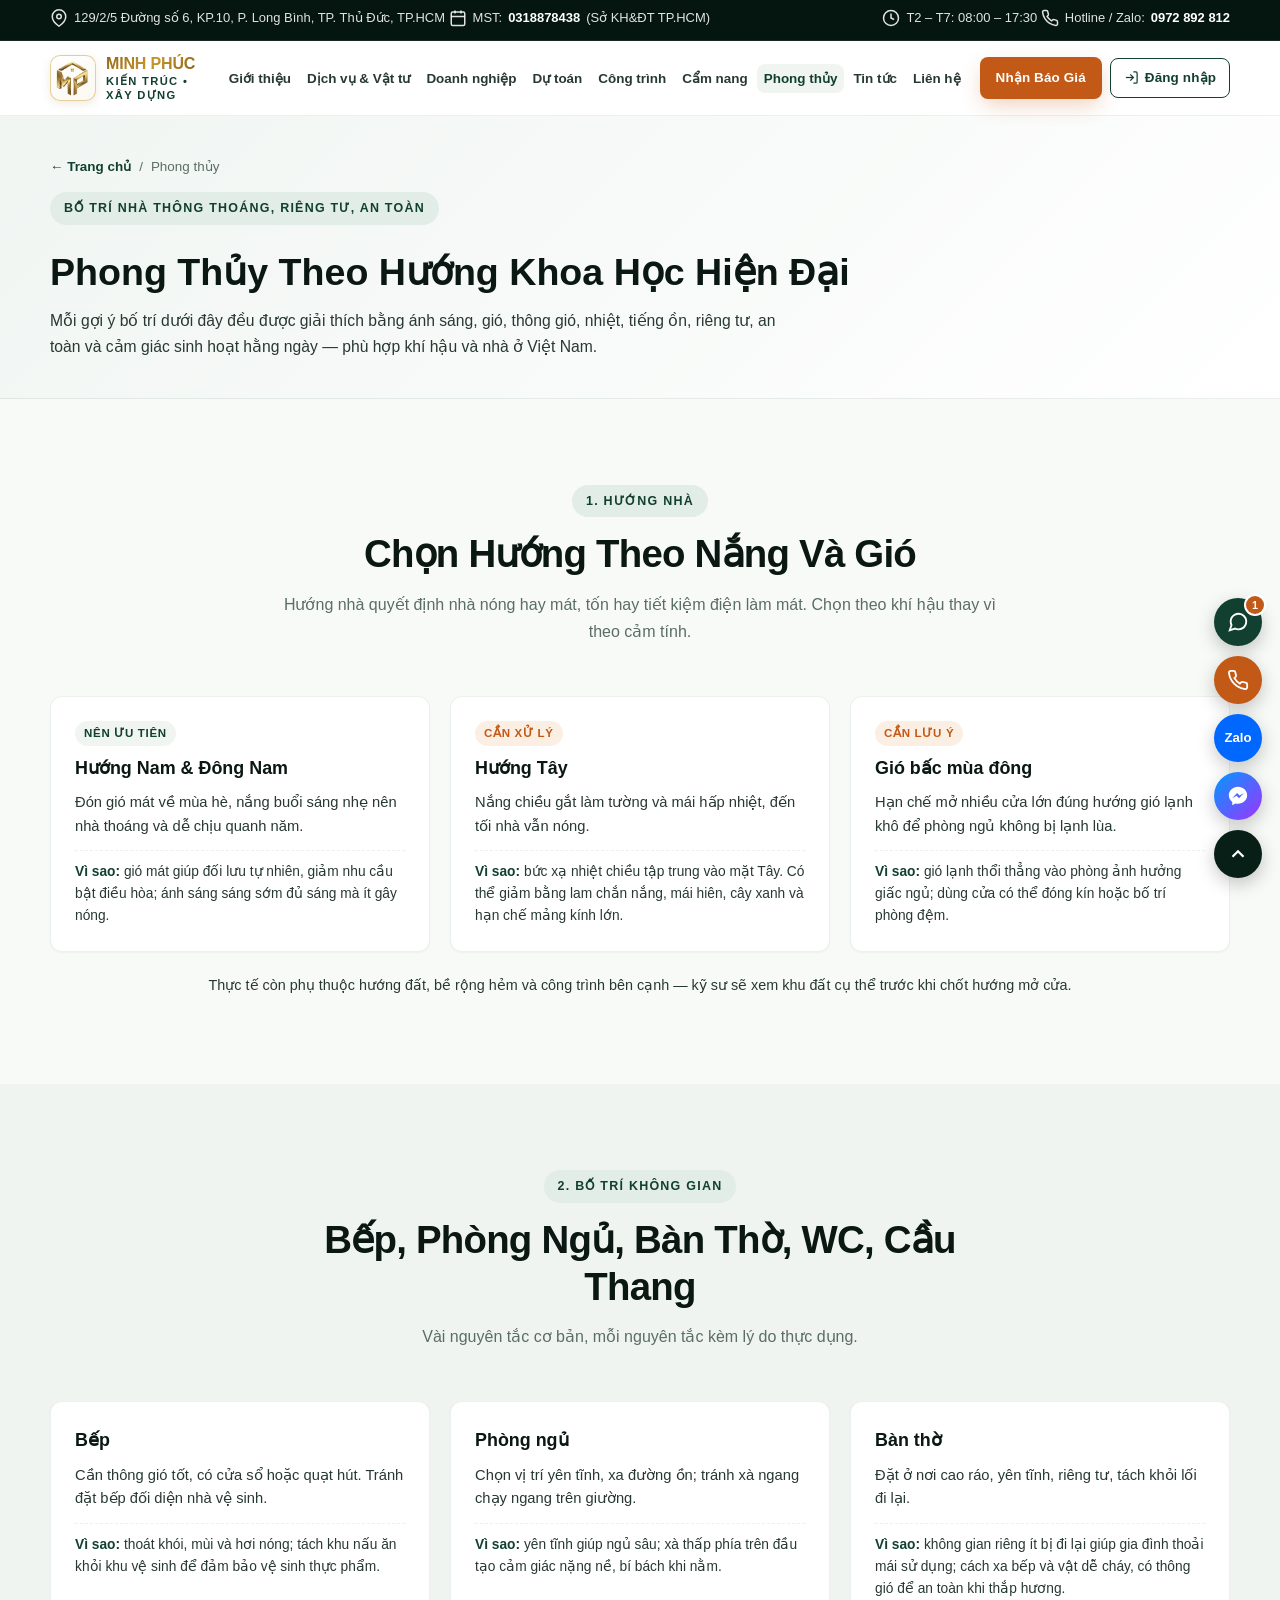
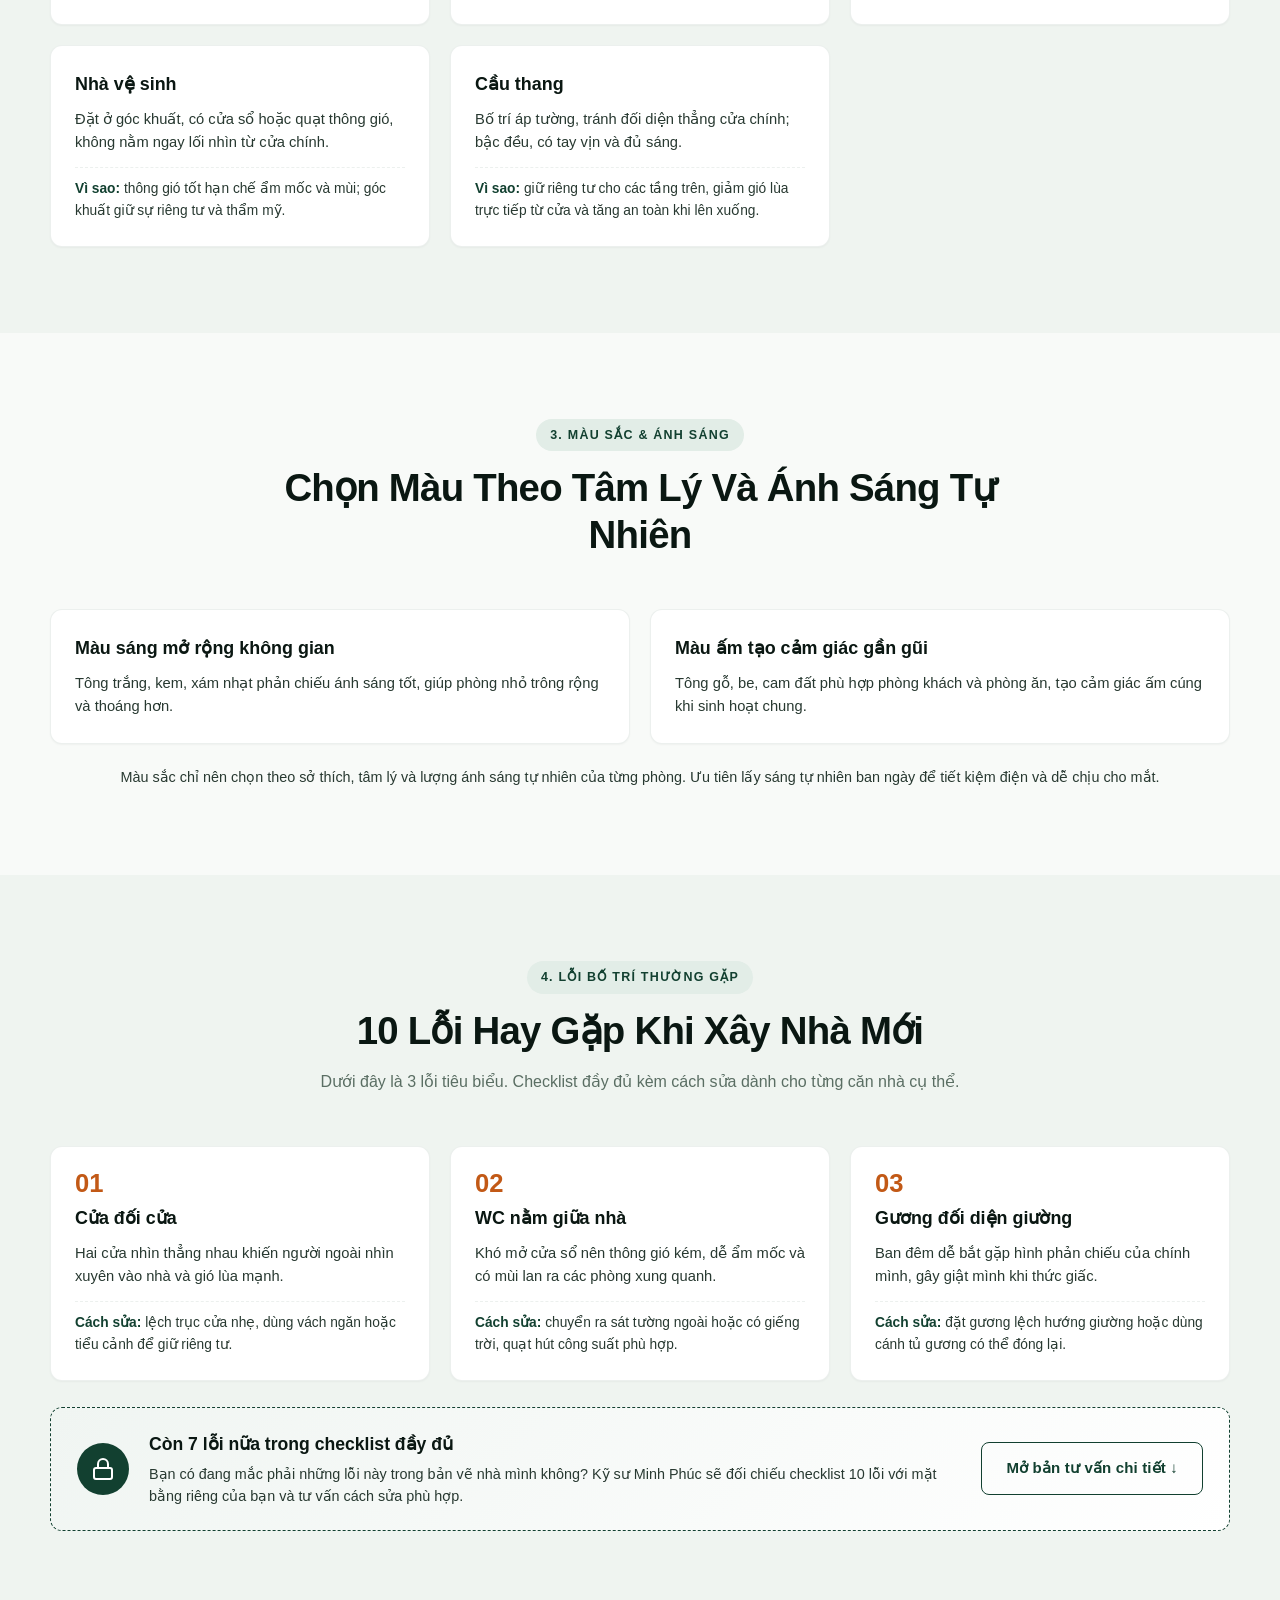
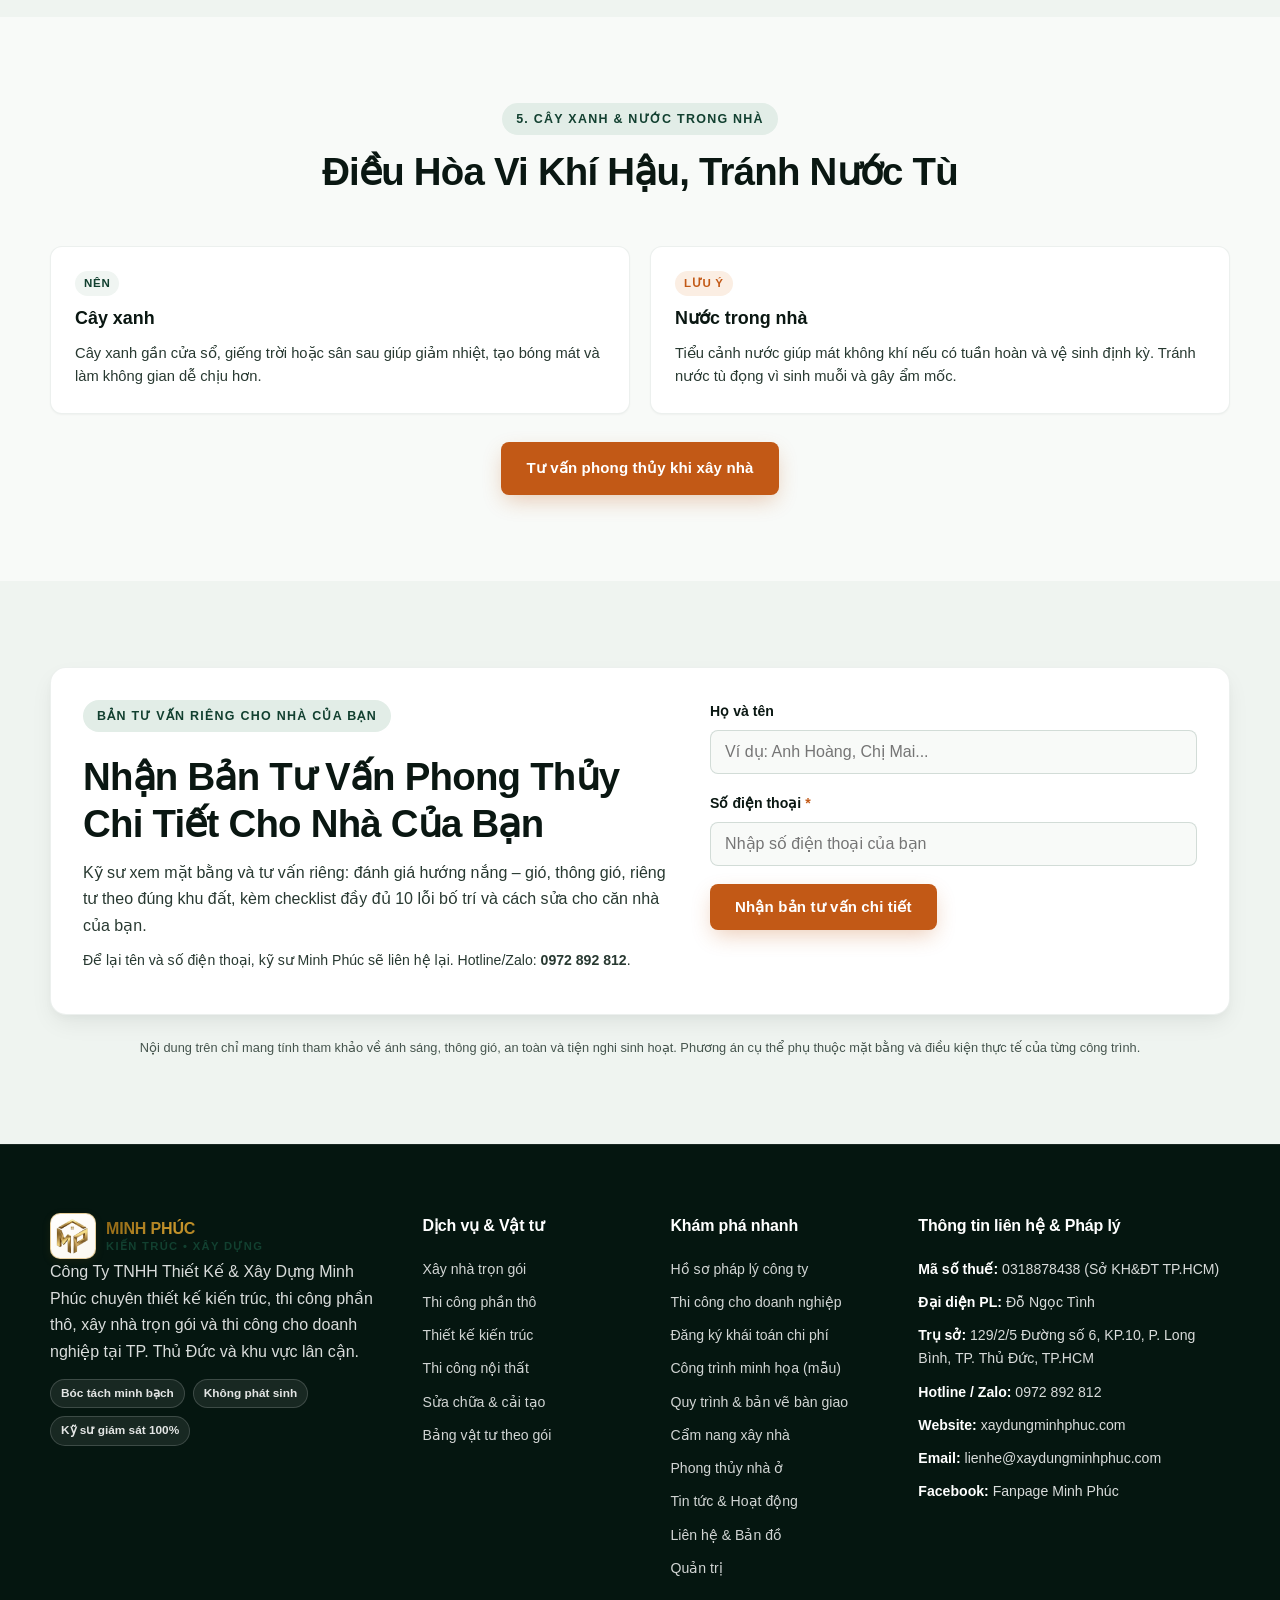
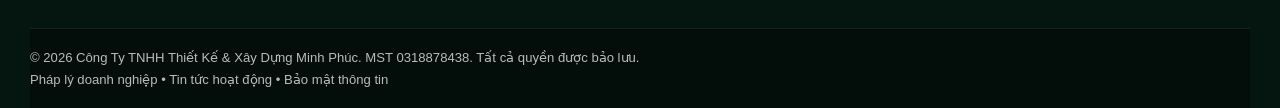
==== commit 11973165: "Deploy Web-Pro phong-thuy.html" ====
--- a/phong-thuy.html
+++ b/phong-thuy.html
@@ -275,7 +275,7 @@
             <h3>Còn 7 lỗi nữa trong checklist đầy đủ</h3>
             <p>Bạn có đang mắc phải những lỗi này trong bản vẽ nhà mình không? Kỹ sư Minh Phúc sẽ đối chiếu checklist 10 lỗi với mặt bằng riêng của bạn và tư vấn cách sửa phù hợp.</p>
           </div>
-          <a href="#nhan-tu-van" class="btn btn-outline pt-locked-btn">Mở bản tư vấn chi tiết &darr;</a>
+          <a href="#nhan-tu-van" class="btn btn-outline-green pt-locked-btn">Mở bản tư vấn chi tiết &darr;</a>
         </div>
       </div>
     </section>
@@ -393,6 +393,7 @@
           <li><a href="phong-thuy.html">Phong thủy nhà ở</a></li>
           <li><a href="tin-tuc.html">Tin tức &amp; Hoạt động</a></li>
           <li><a href="index.html#lien-he">Liên hệ &amp; Bản đồ</a></li>
+          <li><a href="quan-tri.html">Quản trị</a></li>
         </ul>
       </div>
 
@@ -425,48 +426,35 @@
   </footer>
 
   <!-- =====================================================================
-       FLOATING ACTIONS DOCK (ZALO, HOTLINE, VỀ TRANG CHỦ, LÊN ĐẦU TRANG)
+       CỤM NÚT NỔI LIÊN HỆ NHANH (FLOATING ACTIONS)
        ===================================================================== -->
-  <aside class="floating-dock" aria-label="Tiện ích liên hệ nhanh">
-    <a
-      href="https://zalo.me/0972892812"
-      target="_blank"
-      rel="noopener noreferrer"
-      class="fab-btn fab-zalo"
-      aria-label="Nhắn Zalo với kỹ sư Minh Phúc"
-    >
-      <span class="fab-badge-icon">Z</span>
+  <div class="floating-actions" aria-label="Liên hệ nhanh">
+    <a href="tel:0972892812" class="fab-btn fab-call" aria-label="Gọi Hotline 0972 892 812">
+      <span class="fab-tooltip">Gọi: 0972 892 812</span>
+      <svg viewBox="0 0 24 24" fill="none" stroke="currentColor" stroke-width="2">
+        <path d="M22 16.92v3a2 2 0 0 1-2.18 2 19.79 19.79 0 0 1-8.63-3.07 19.5 19.5 0 0 1-6-6 19.79 19.79 0 0 1-3.07-8.67A2 2 0 0 1 4.11 2h3a2 2 0 0 1 2 1.72c.12.96.36 1.9.7 2.81a2 2 0 0 1-.45 2.11L8.09 9.91a16 16 0 0 0 6 6l1.27-1.27a2 2 0 0 1 2.11-.45c.91.34 1.85.58 2.81.7A2 2 0 0 1 22 16.92z"></path>
+      </svg>
+    </a>
+
+    <a href="https://zalo.me/0972892812" target="_blank" rel="noopener noreferrer" class="fab-btn fab-zalo" aria-label="Nhắn Zalo 0972 892 812">
       <span class="fab-tooltip">Zalo: 0972 892 812</span>
+      <span>Zalo</span>
     </a>
 
-    <a
-      href="tel:0972892812"
-      class="fab-btn fab-phone"
-      aria-label="Gọi hotline Minh Phúc 0972892812"
-    >
-      <svg viewBox="0 0 24 24" fill="none" stroke="currentColor" stroke-width="2.5"><path d="M22 16.92v3a2 2 0 0 1-2.18 2 19.79 19.79 0 0 1-8.63-3.07 19.5 19.5 0 0 1-6-6 19.79 19.79 0 0 1-3.07-8.67A2 2 0 0 1 4.11 2h3a2 2 0 0 1 2 1.72 12.84 12.84 0 0 0 .7 2.81 2 2 0 0 1-.45 2.11L8.09 9.91a16 16 0 0 0 6 6l1.27-1.27a2 2 0 0 1 2.11-.45 12.84 12.84 0 0 0 2.81.7A2 2 0 0 1 22 16.92z"></path></svg>
-      <span class="fab-tooltip">Gọi ngay</span>
+    <a href="https://m.me/61589156226446" target="_blank" rel="noopener noreferrer" class="fab-btn fab-messenger" aria-label="Nhắn Messenger Minh Phúc">
+      <span class="fab-tooltip">Nhắn Messenger</span>
+      <svg viewBox="0 0 24 24" fill="currentColor">
+        <path d="M12 2C6.48 2 2 6.15 2 11.26c0 2.91 1.45 5.51 3.72 7.21V22l3.4-1.87c.9.25 1.87.39 2.88.39 5.52 0 10-4.15 10-9.26S17.52 2 12 2zm1.07 12.46l-2.55-2.72-4.97 2.72 5.47-5.81 2.61 2.72 4.91-2.72-5.47 5.81z" />
+      </svg>
     </a>
 
-    <a
-      href="index.html"
-      class="fab-btn fab-calc"
-      aria-label="Về trang chủ"
-    >
-      <svg viewBox="0 0 24 24" fill="none" stroke="currentColor" stroke-width="2.5"><path d="M3 9l9-7 9 7v11a2 2 0 0 1-2 2H5a2 2 0 0 1-2-2z"></path><polyline points="9 22 9 12 15 12 15 22"></polyline></svg>
-      <span class="fab-tooltip">Trang chủ</span>
-    </a>
-
-    <button
-      type="button"
-      class="fab-btn fab-top"
-      id="back-to-top"
-      aria-label="Cuộn lên đầu trang"
-    >
-      <svg viewBox="0 0 24 24" fill="none" stroke="currentColor" stroke-width="2.5"><polyline points="18 15 12 9 6 15"></polyline></svg>
+    <button type="button" class="fab-btn fab-top" id="back-to-top" aria-label="Lên đầu trang">
       <span class="fab-tooltip">Lên đầu trang</span>
+      <svg viewBox="0 0 24 24" fill="none" stroke="currentColor" stroke-width="2.5">
+        <polyline points="18 15 12 9 6 15"></polyline>
+      </svg>
     </button>
-  </aside>
+  </div>
 
   <!-- Scripts -->
   <script src="news-data.js"></script>
--- a/styles.css
+++ b/styles.css
@@ -4289,6 +4289,65 @@
   gap: 12px;
 }
 
+.pt-success[hidden] {
+  display: none !important;
+}
+
+.news-hero-section {
+  background: linear-gradient(135deg, var(--primary-50) 0%, #ffffff 100%);
+  border-bottom: 1px solid var(--border-subtle);
+  padding: 40px 0 38px;
+}
+
+.news-breadcrumb {
+  display: flex;
+  align-items: center;
+  gap: 8px;
+  font-size: 0.84rem;
+  color: var(--text-muted);
+  margin-bottom: 14px;
+}
+
+.news-breadcrumb a {
+  color: var(--primary-700);
+  font-weight: 600;
+}
+
+.news-hero-title {
+  font-family: var(--font-heading);
+  font-size: clamp(1.75rem, 3.2vw, 2.35rem);
+  font-weight: 800;
+  color: var(--text-heading);
+  margin: 10px 0 12px;
+  line-height: 1.25;
+}
+
+.news-hero-subtitle {
+  max-width: 760px;
+  font-size: 0.98rem;
+  line-height: 1.65;
+  color: var(--text-body);
+  margin: 0;
+}
+
+.footer-badges {
+  display: flex;
+  flex-wrap: wrap;
+  gap: 8px;
+  margin-top: 14px;
+}
+
+.footer-badge {
+  display: inline-block;
+  font-size: 0.74rem;
+  font-weight: 600;
+  padding: 4px 10px;
+  border-radius: 999px;
+  background-color: rgba(255, 255, 255, 0.08);
+  border: 1px solid rgba(255, 255, 255, 0.16);
+  color: rgba(255, 255, 255, 0.88);
+}
+
 .pt-success h3 {
   margin: 0;
   font-family: var(--font-heading);
